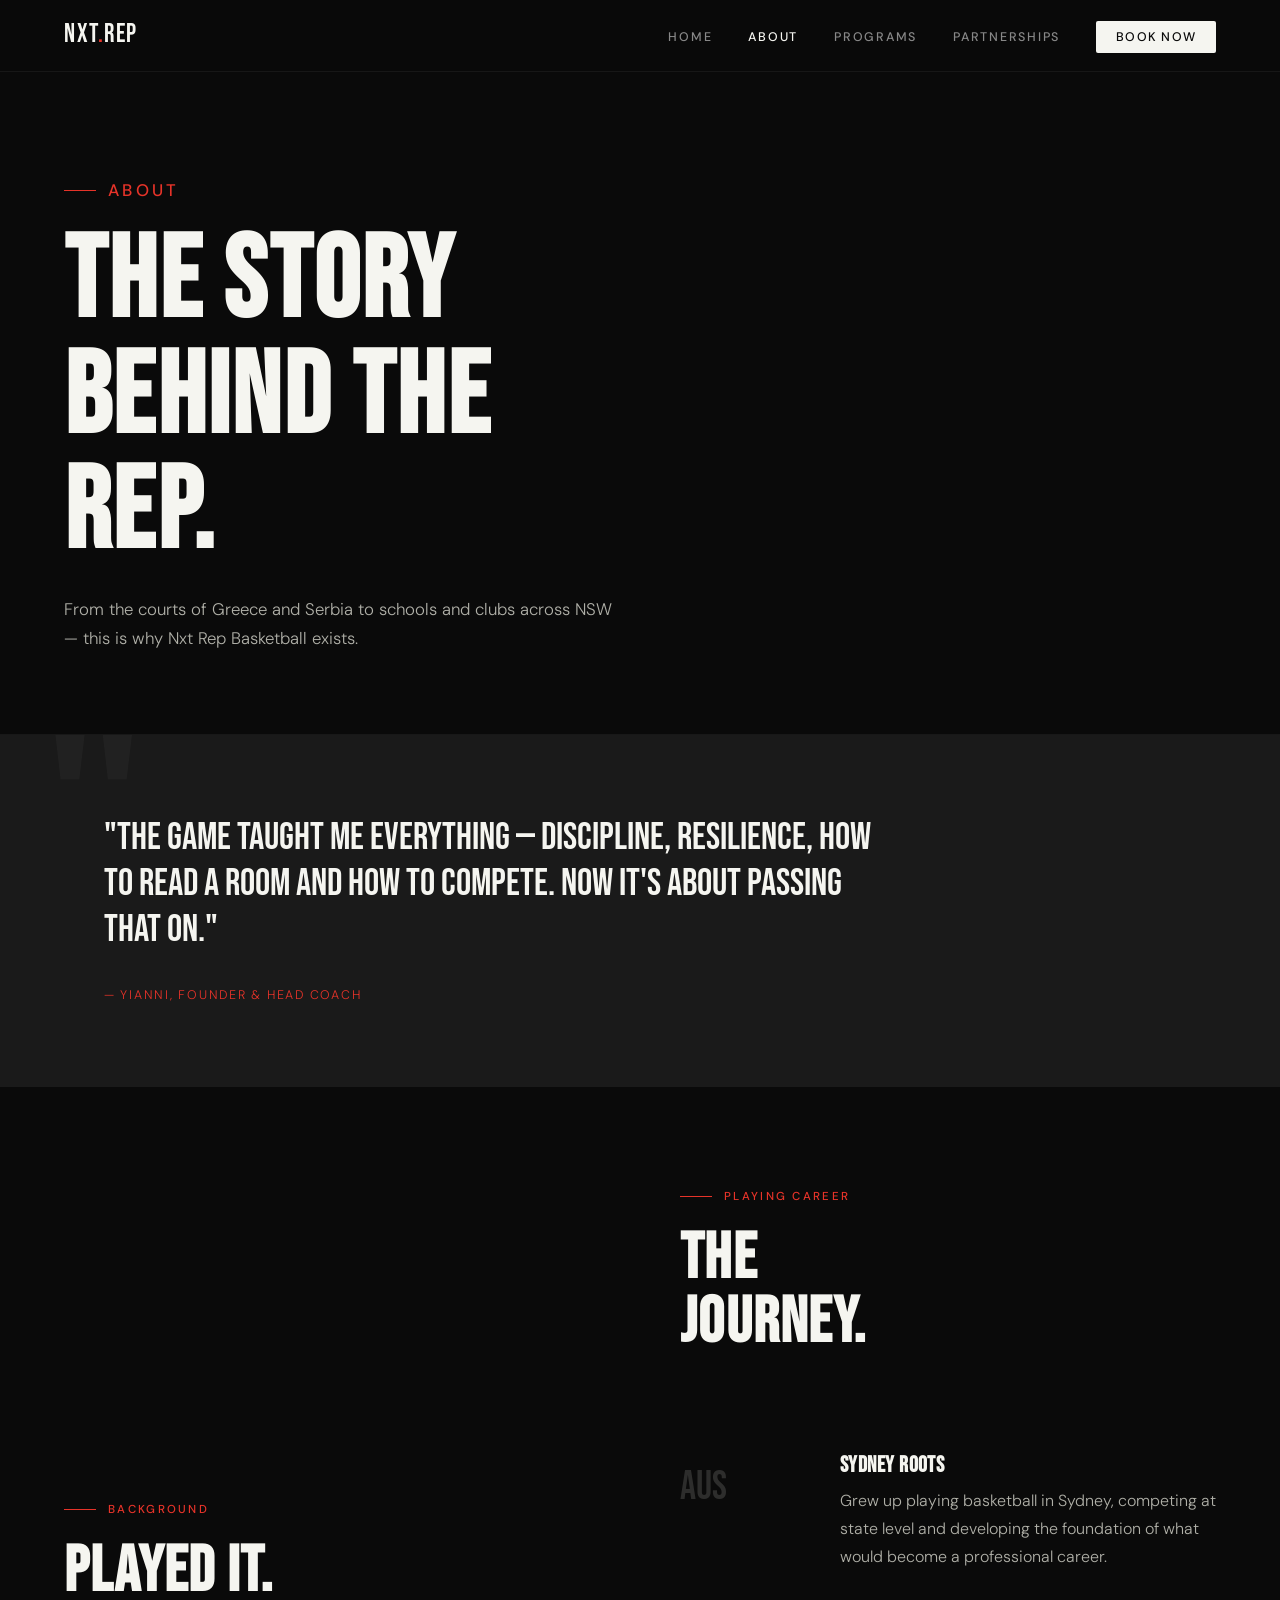
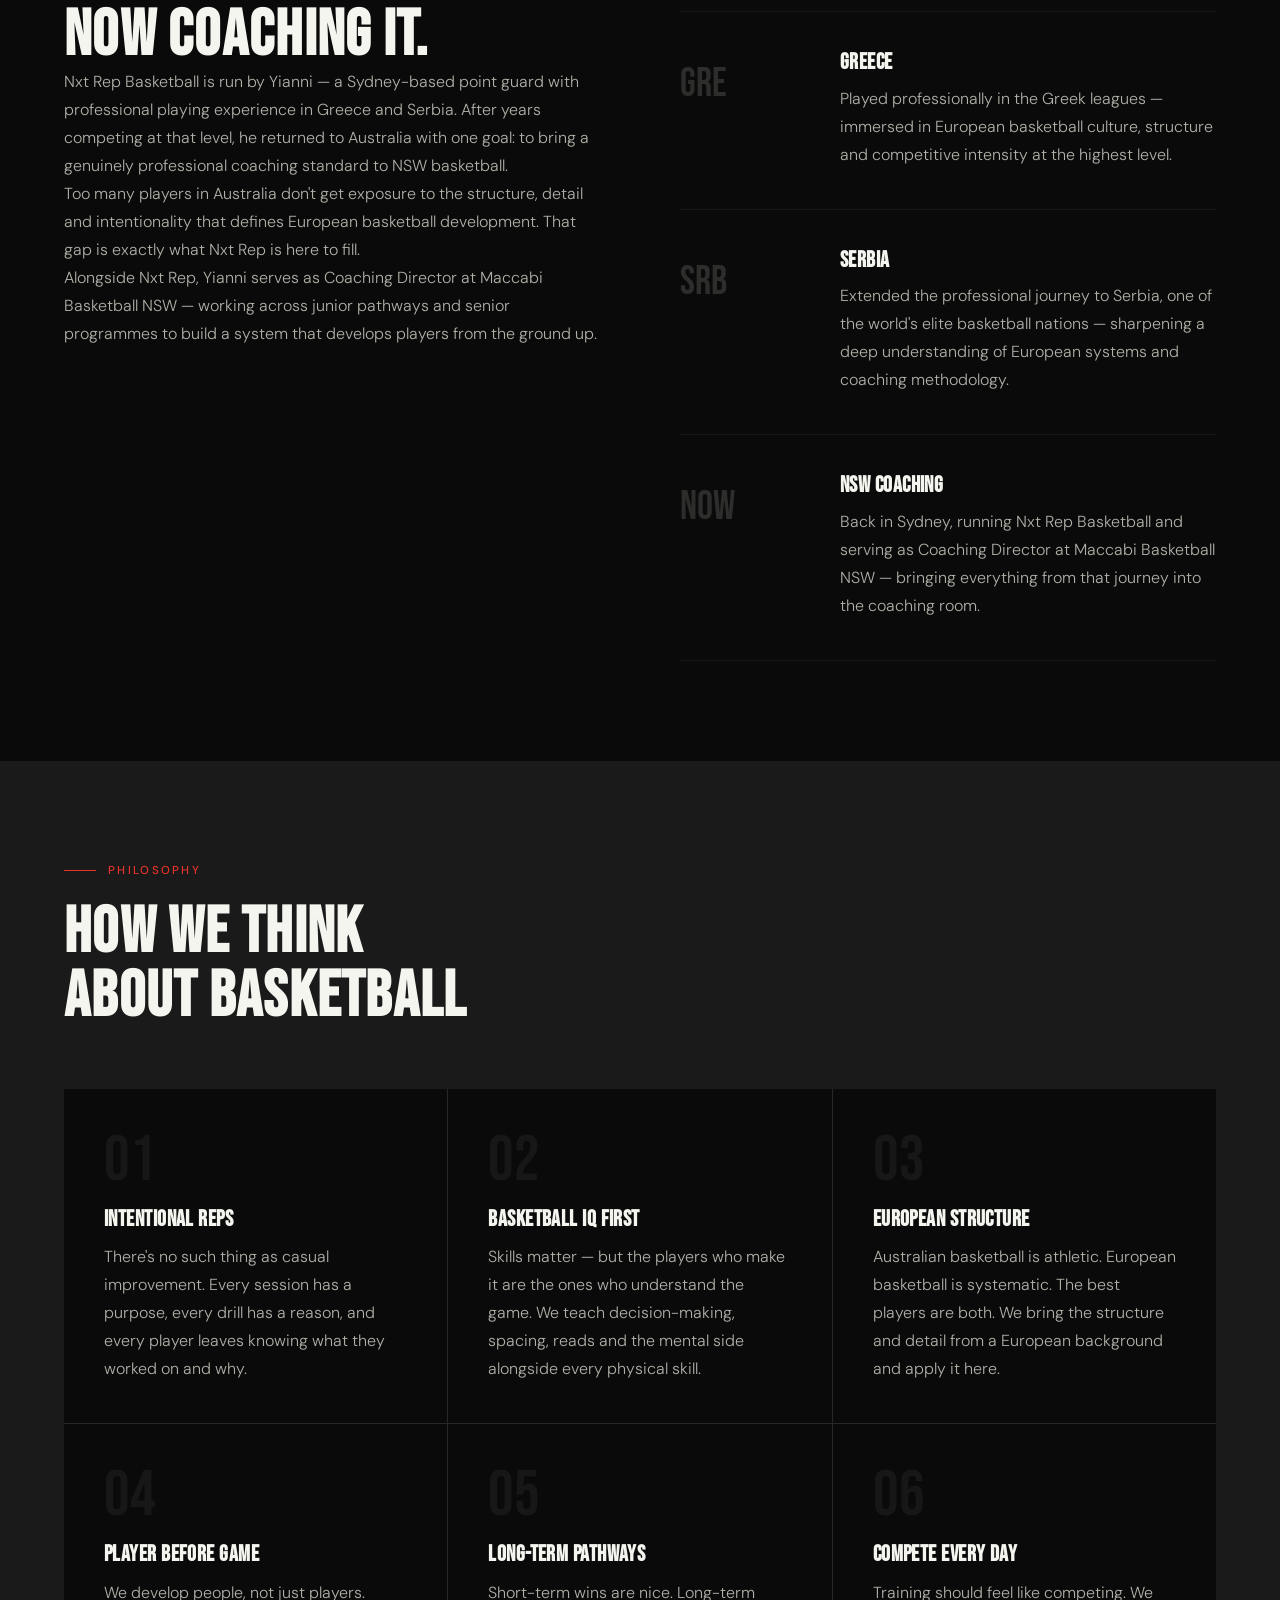
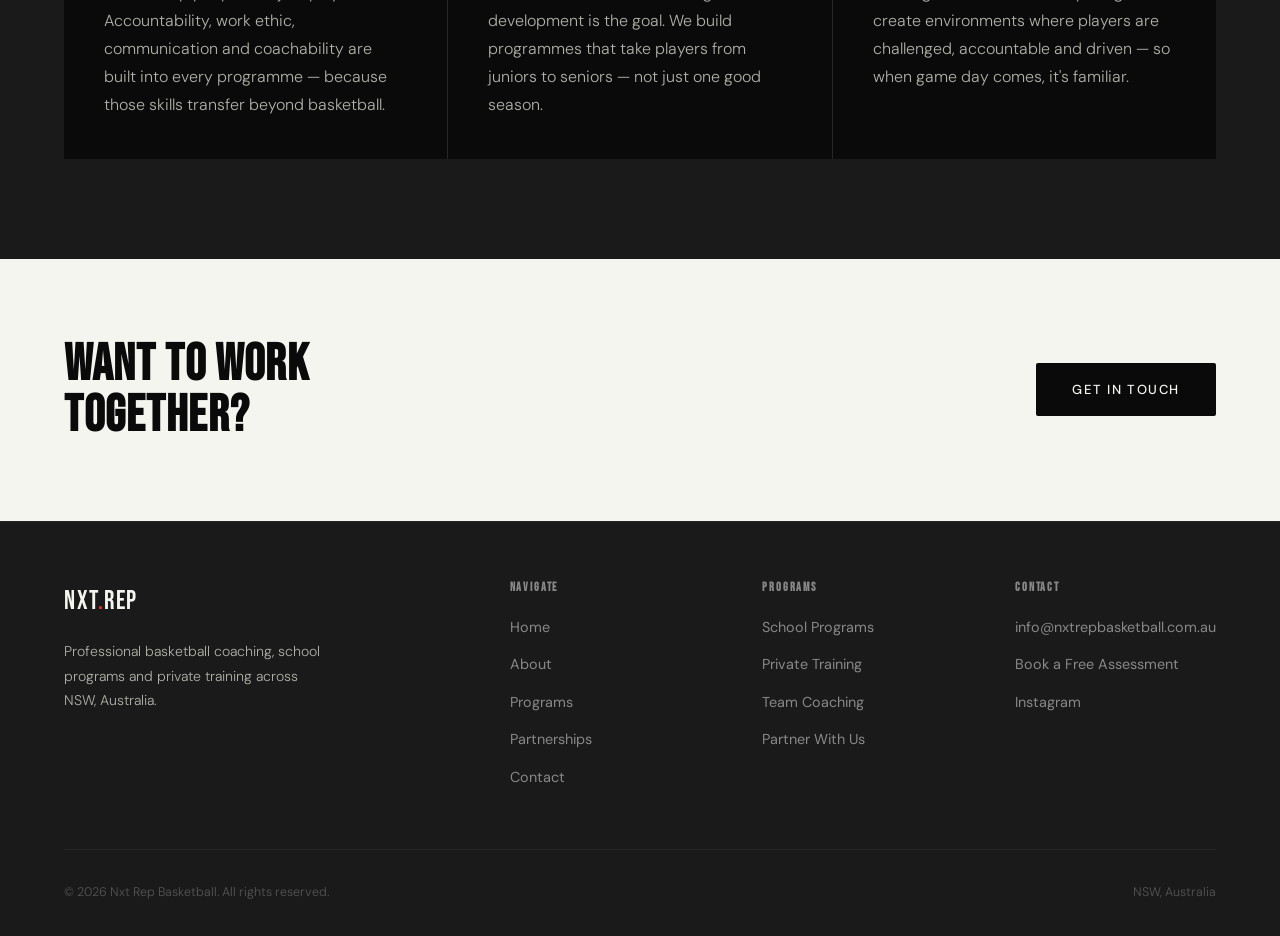
==== about.html @ c4bef32e "Add free assessment booking page and point Book Now buttons to it Co-Authored-By: Claude Opus 5.5 <n" ====
<!DOCTYPE html>
<html lang="en">
<head>
  <meta charset="UTF-8" />
  <meta name="viewport" content="width=device-width, initial-scale=1.0" />
  <meta name="description" content="About Nxt Rep Basketball — professional playing background, coaching philosophy and the story behind the brand." />
  <title>About | Nxt Rep Basketball</title>
  <link rel="stylesheet" href="style.css" />
</head>
<body>

<header>
  <div class="container nav-container">
    <a href="index.html" class="logo-text">NXT<span>.</span>REP</a>
    <nav>
      <ul>
        <li><a href="index.html">Home</a></li>
        <li><a href="about.html" class="active">About</a></li>
        <li><a href="programs.html">Programs</a></li>
        <li><a href="partnerships.html">Partnerships</a></li>
        <li><a href="assessment.html" class="nav-cta">Book Now</a></li>
      </ul>
    </nav>
    <button class="hamburger" id="hamburger" aria-label="Open menu">
      <span></span><span></span><span></span>
    </button>
  </div>
</header>

<div class="mobile-nav" id="mobileNav">
  <a href="index.html">Home</a>
  <a href="about.html">About</a>
  <a href="programs.html">Programs</a>
  <a href="partnerships.html">Partnerships</a>
  <a href="assessment.html">Book Now</a>
</div>

<main>
  <!-- PAGE HEADER -->
  <div class="page-header">
    <div class="container">
      <p class="section-tag">About</p>
      <h1>THE STORY<br>BEHIND THE<br>REP.</h1>
      <p>From the courts of Greece and Serbia to schools and clubs across NSW — this is why Nxt Rep Basketball exists.</p>
    </div>
  </div>

  <!-- QUOTE -->
  <div class="quote-block">
    <div class="container">
      <blockquote>"The game taught me everything — discipline, resilience, how to read a room and how to compete. Now it's about passing that on."</blockquote>
      <p class="quote-attribution">— Yianni, Founder &amp; Head Coach</p>
    </div>
  </div>

  <!-- BACKGROUND SECTION -->
  <section>
    <div class="container">
      <div class="about-split">
        <div>
          <p class="section-tag">Background</p>
          <h2>PLAYED IT.<br>NOW COACHING IT.</h2>
          <p>Nxt Rep Basketball is run by Yianni — a Sydney-based point guard with professional playing experience in Greece and Serbia. After years competing at that level, he returned to Australia with one goal: to bring a genuinely professional coaching standard to NSW basketball.</p>
          <p>Too many players in Australia don't get exposure to the structure, detail and intentionality that defines European basketball development. That gap is exactly what Nxt Rep is here to fill.</p>
          <p>Alongside Nxt Rep, Yianni serves as Coaching Director at Maccabi Basketball NSW — working across junior pathways and senior programmes to build a system that develops players from the ground up.</p>
        </div>
        <div>
          <p class="section-tag">Playing Career</p>
          <h2>THE<br>JOURNEY.</h2>
          <div class="timeline">
            <div class="timeline-item">
              <div class="timeline-year">AUS</div>
              <div>
                <h3>SYDNEY ROOTS</h3>
                <p>Grew up playing basketball in Sydney, competing at state level and developing the foundation of what would become a professional career.</p>
              </div>
            </div>
            <div class="timeline-item">
              <div class="timeline-year">GRE</div>
              <div>
                <h3>GREECE</h3>
                <p>Played professionally in the Greek leagues — immersed in European basketball culture, structure and competitive intensity at the highest level.</p>
              </div>
            </div>
            <div class="timeline-item">
              <div class="timeline-year">SRB</div>
              <div>
                <h3>SERBIA</h3>
                <p>Extended the professional journey to Serbia, one of the world's elite basketball nations — sharpening a deep understanding of European systems and coaching methodology.</p>
              </div>
            </div>
            <div class="timeline-item">
              <div class="timeline-year">NOW</div>
              <div>
                <h3>NSW COACHING</h3>
                <p>Back in Sydney, running Nxt Rep Basketball and serving as Coaching Director at Maccabi Basketball NSW — bringing everything from that journey into the coaching room.</p>
              </div>
            </div>
          </div>
        </div>
      </div>
    </div>
  </section>

  <!-- PHILOSOPHY -->
  <section style="background:var(--grey);">
    <div class="container">
      <p class="section-tag">Philosophy</p>
      <h2>HOW WE THINK<br>ABOUT BASKETBALL</h2>
      <div class="philosophy-grid">
        <div class="philosophy-item">
          <div class="philosophy-num">01</div>
          <h3>INTENTIONAL REPS</h3>
          <p>There's no such thing as casual improvement. Every session has a purpose, every drill has a reason, and every player leaves knowing what they worked on and why.</p>
        </div>
        <div class="philosophy-item">
          <div class="philosophy-num">02</div>
          <h3>BASKETBALL IQ FIRST</h3>
          <p>Skills matter — but the players who make it are the ones who understand the game. We teach decision-making, spacing, reads and the mental side alongside every physical skill.</p>
        </div>
        <div class="philosophy-item">
          <div class="philosophy-num">03</div>
          <h3>EUROPEAN STRUCTURE</h3>
          <p>Australian basketball is athletic. European basketball is systematic. The best players are both. We bring the structure and detail from a European background and apply it here.</p>
        </div>
        <div class="philosophy-item">
          <div class="philosophy-num">04</div>
          <h3>PLAYER BEFORE GAME</h3>
          <p>We develop people, not just players. Accountability, work ethic, communication and coachability are built into every programme — because those skills transfer beyond basketball.</p>
        </div>
        <div class="philosophy-item">
          <div class="philosophy-num">05</div>
          <h3>LONG-TERM PATHWAYS</h3>
          <p>Short-term wins are nice. Long-term development is the goal. We build programmes that take players from juniors to seniors — not just one good season.</p>
        </div>
        <div class="philosophy-item">
          <div class="philosophy-num">06</div>
          <h3>COMPETE EVERY DAY</h3>
          <p>Training should feel like competing. We create environments where players are challenged, accountable and driven — so when game day comes, it's familiar.</p>
        </div>
      </div>
    </div>
  </section>

  <!-- CTA -->
  <div class="cta-banner">
    <div class="container">
      <h2 style="color:var(--black);">WANT TO WORK<br>TOGETHER?</h2>
      <a href="contact.html" class="btn-black">Get in Touch</a>
    </div>
  </div>
</main>

<footer>
  <div class="container">
    <div class="footer-grid">
      <div class="footer-brand">
        <span class="logo-text">NXT<span style="color:var(--red)">.</span>REP</span>
        <p>Professional basketball coaching, school programs and private training across NSW, Australia.</p>
      </div>
      <div class="footer-col">
        <h4>Navigate</h4>
        <ul>
          <li><a href="index.html">Home</a></li>
          <li><a href="about.html">About</a></li>
          <li><a href="programs.html">Programs</a></li>
          <li><a href="partnerships.html">Partnerships</a></li>
          <li><a href="contact.html">Contact</a></li>
        </ul>
      </div>
      <div class="footer-col">
        <h4>Programs</h4>
        <ul>
          <li><a href="programs.html">School Programs</a></li>
          <li><a href="programs.html">Private Training</a></li>
          <li><a href="programs.html">Team Coaching</a></li>
          <li><a href="partnerships.html">Partner With Us</a></li>
        </ul>
      </div>
      <div class="footer-col">
        <h4>Contact</h4>
        <ul>
          <li><a href="mailto:info@nxtrepbasketball.com.au">info@nxtrepbasketball.com.au</a></li>
          <li><a href="assessment.html">Book a Free Assessment</a></li>
          <li><a href="#">Instagram</a></li>
        </ul>
      </div>
    </div>
    <div class="footer-bottom">
      <p>&copy; 2026 Nxt Rep Basketball. All rights reserved.</p>
      <p>NSW, Australia</p>
    </div>
  </div>
</footer>

<script>
  const hamburger = document.getElementById('hamburger');
  const mobileNav = document.getElementById('mobileNav');
  hamburger.addEventListener('click', () => mobileNav.classList.toggle('open'));
  mobileNav.querySelectorAll('a').forEach(a => a.addEventListener('click', () => mobileNav.classList.remove('open')));
</script>
</body>
</html>
---- style.css ----
@import url('https://fonts.googleapis.com/css2?family=Bebas+Neue&family=DM+Sans:ital,opsz,wght@0,9..40,300;0,9..40,400;0,9..40,500;1,9..40,300&display=swap');

:root {
  --black: #0a0a0a;
  --white: #f5f5f0;
  --grey: #1a1a1a;
  --mid-grey: #2e2e2e;
  --light-grey: #888;
  --accent: #f5f5f0;
  --red: #e63329;
  --font-display: 'Bebas Neue', sans-serif;
  --font-body: 'DM Sans', sans-serif;
  --max-w: 1200px;
  --nav-h: 72px;
}

*, *::before, *::after { box-sizing: border-box; margin: 0; padding: 0; }

html { scroll-behavior: smooth; }

body {
  background: var(--black);
  color: var(--white);
  font-family: var(--font-body);
  font-size: 16px;
  line-height: 1.6;
  overflow-x: hidden;
}

/* ─── TYPOGRAPHY ─── */
h1, h2, h3, h4 { font-family: var(--font-display); letter-spacing: 0.02em; line-height: 1; }
h1 { font-size: clamp(3.5rem, 9vw, 8rem); }
h2 { font-size: clamp(2.2rem, 5vw, 4.5rem); }
h3 { font-size: clamp(1.4rem, 2.5vw, 2rem); }
p { font-weight: 300; line-height: 1.75; color: #b0b0a8; }
a { color: inherit; text-decoration: none; }

/* ─── CONTAINER ─── */
.container { max-width: var(--max-w); margin: 0 auto; padding: 0 24px; }

/* ─── NAV ─── */
header {
  position: fixed; top: 0; left: 0; right: 0;
  height: var(--nav-h);
  background: rgba(10,10,10,0.92);
  backdrop-filter: blur(12px);
  border-bottom: 1px solid rgba(245,245,240,0.06);
  z-index: 100;
}
.nav-container {
  height: 100%;
  display: flex;
  align-items: center;
  justify-content: space-between;
}
.logo-text {
  font-family: var(--font-display);
  font-size: 1.6rem;
  letter-spacing: 0.06em;
  color: var(--white);
}
.logo-text span { color: var(--red); }
nav ul { list-style: none; display: flex; gap: 36px; }
nav ul li a {
  font-size: 0.78rem;
  font-weight: 500;
  letter-spacing: 0.14em;
  text-transform: uppercase;
  color: #888;
  transition: color 0.2s;
}
nav ul li a:hover, nav ul li a.active { color: var(--white); }
.nav-cta {
  background: var(--white);
  color: var(--black) !important;
  padding: 8px 20px;
  border-radius: 2px;
  font-weight: 500 !important;
  letter-spacing: 0.1em;
  transition: background 0.2s, color 0.2s !important;
}
.nav-cta:hover { background: var(--red) !important; color: var(--white) !important; }

/* Hamburger */
.hamburger { display: none; background: none; border: none; cursor: pointer; padding: 4px; }
.hamburger span {
  display: block; width: 24px; height: 1.5px;
  background: var(--white); margin: 5px 0;
  transition: all 0.3s;
}
.mobile-nav {
  display: none; position: fixed; inset: 0;
  background: var(--black); z-index: 99;
  flex-direction: column; align-items: center; justify-content: center; gap: 40px;
}
.mobile-nav a {
  font-family: var(--font-display);
  font-size: 3rem;
  letter-spacing: 0.06em;
  color: var(--white);
  transition: color 0.2s;
}
.mobile-nav a:hover { color: var(--red); }
.mobile-nav.open { display: flex; }

/* ─── HERO ─── */
.hero {
  min-height: 100vh;
  padding-top: var(--nav-h);
  display: grid;
  grid-template-columns: 1fr 1fr;
  align-items: center;
  position: relative;
  overflow: hidden;
}
.hero-bg {
  position: absolute; inset: 0;
  background: radial-gradient(ellipse 60% 80% at 70% 50%, rgba(230,51,41,0.06) 0%, transparent 70%);
  pointer-events: none;
}
.hero-grid-overlay {
  position: absolute; inset: 0;
  background-image: linear-gradient(rgba(245,245,240,0.02) 1px, transparent 1px),
                    linear-gradient(90deg, rgba(245,245,240,0.02) 1px, transparent 1px);
  background-size: 60px 60px;
  pointer-events: none;
}
.hero-text { padding: 80px 60px 80px 0; }
.hero-eyebrow {
  font-size: 0.72rem;
  letter-spacing: 0.2em;
  text-transform: uppercase;
  color: var(--red);
  font-weight: 500;
  margin-bottom: 20px;
  display: flex;
  align-items: center;
  gap: 12px;
}
.hero-eyebrow::before {
  content: '';
  display: inline-block;
  width: 40px; height: 1px;
  background: var(--red);
}
.hero h1 { margin-bottom: 28px; }
.hero h1 em { font-style: normal; color: var(--red); }
.hero-sub {
  font-size: 1.05rem;
  max-width: 420px;
  margin-bottom: 48px;
  color: #888;
}
.hero-actions { display: flex; gap: 16px; flex-wrap: wrap; }
.btn-primary {
  background: var(--white);
  color: var(--black);
  padding: 14px 32px;
  font-weight: 500;
  font-size: 0.82rem;
  letter-spacing: 0.12em;
  text-transform: uppercase;
  border-radius: 2px;
  transition: background 0.2s, color 0.2s;
  display: inline-block;
}
.btn-primary:hover { background: var(--red); color: var(--white); }
.btn-outline {
  border: 1px solid rgba(245,245,240,0.2);
  color: var(--white);
  padding: 14px 32px;
  font-weight: 400;
  font-size: 0.82rem;
  letter-spacing: 0.12em;
  text-transform: uppercase;
  border-radius: 2px;
  transition: border-color 0.2s, background 0.2s;
  display: inline-block;
}
.btn-outline:hover { border-color: var(--white); background: rgba(245,245,240,0.06); }

/* Hero ball SVG side */
.hero-visual {
  display: flex;
  align-items: center;
  justify-content: center;
  padding: 60px;
  position: relative;
}
.hero-ball-wrap {
  position: relative;
  width: 420px;
  max-width: 100%;
}
.hero-ball-wrap svg { width: 100%; height: auto; }

/* ─── STATS BAR ─── */
.stats-bar {
  border-top: 1px solid rgba(245,245,240,0.06);
  border-bottom: 1px solid rgba(245,245,240,0.06);
  padding: 40px 0;
}
.stats-grid {
  display: grid;
  grid-template-columns: repeat(4, 1fr);
  gap: 0;
}
.stat {
  padding: 0 40px;
  border-right: 1px solid rgba(245,245,240,0.06);
}
.stat:last-child { border-right: none; }
.stat-num {
  font-family: var(--font-display);
  font-size: 3.5rem;
  line-height: 1;
  color: var(--white);
  margin-bottom: 4px;
}
.stat-num span { color: var(--red); }
.stat-label {
  font-size: 0.75rem;
  letter-spacing: 0.12em;
  text-transform: uppercase;
  color: var(--light-grey);
}

/* ─── SECTIONS ─── */
section { padding: 100px 0; }
.section-tag {
  font-size: 0.72rem;
  letter-spacing: 0.2em;
  text-transform: uppercase;
  color: var(--red);
  font-weight: 500;
  display: flex;
  align-items: center;
  gap: 12px;
  margin-bottom: 20px;
}
.section-tag::before {
  content: '';
  display: inline-block;
  width: 32px; height: 1px;
  background: var(--red);
}

/* ─── SERVICES ─── */
.services-grid {
  display: grid;
  grid-template-columns: repeat(3, 1fr);
  gap: 1px;
  background: rgba(245,245,240,0.06);
  margin-top: 60px;
}
.service-card {
  background: var(--black);
  padding: 48px 40px;
  position: relative;
  overflow: hidden;
  transition: background 0.3s;
}
.service-card:hover { background: var(--grey); }
.service-num {
  font-family: var(--font-display);
  font-size: 5rem;
  color: rgba(245,245,240,0.04);
  position: absolute;
  top: 20px; right: 28px;
  line-height: 1;
  transition: color 0.3s;
}
.service-card:hover .service-num { color: rgba(230,51,41,0.1); }
.service-icon {
  width: 48px; height: 48px;
  border: 1px solid rgba(245,245,240,0.12);
  border-radius: 4px;
  display: flex; align-items: center; justify-content: center;
  margin-bottom: 28px;
}
.service-card h3 { margin-bottom: 16px; font-size: 1.6rem; }
.service-card p { font-size: 0.92rem; }
.service-link {
  display: inline-flex;
  align-items: center;
  gap: 8px;
  margin-top: 28px;
  font-size: 0.78rem;
  letter-spacing: 0.1em;
  text-transform: uppercase;
  color: var(--white);
  transition: gap 0.2s;
}
.service-link:hover { gap: 14px; color: var(--red); }

/* ─── ABOUT SPLIT ─── */
.about-split {
  display: grid;
  grid-template-columns: 1fr 1fr;
  gap: 80px;
  align-items: center;
}
.about-text h2 { margin-bottom: 28px; }
.about-text p { margin-bottom: 20px; }
.about-visual {
  position: relative;
  aspect-ratio: 4/5;
}
.about-bg-rect {
  position: absolute;
  inset: 20px 0 0 20px;
  border: 1px solid rgba(245,245,240,0.08);
  border-radius: 2px;
}
.about-main-rect {
  position: absolute;
  inset: 0 20px 20px 0;
  background: var(--grey);
  border-radius: 2px;
  display: flex;
  flex-direction: column;
  align-items: center;
  justify-content: center;
  overflow: hidden;
}
.about-ball-svg { width: 60%; opacity: 0.85; }
.about-tag-box {
  position: absolute;
  bottom: -10px; left: -10px;
  background: var(--red);
  padding: 20px 28px;
}
.about-tag-box p {
  font-family: var(--font-display);
  font-size: 1.1rem;
  color: var(--white);
  letter-spacing: 0.04em;
}

/* ─── WHY US ─── */
.why-grid {
  display: grid;
  grid-template-columns: repeat(2, 1fr);
  gap: 1px;
  background: rgba(245,245,240,0.06);
  margin-top: 60px;
}
.why-item {
  background: var(--black);
  padding: 40px;
  display: flex;
  gap: 24px;
  transition: background 0.2s;
}
.why-item:hover { background: var(--grey); }
.why-check {
  width: 28px; height: 28px; flex-shrink: 0;
  border: 1px solid var(--red);
  border-radius: 50%;
  display: flex; align-items: center; justify-content: center;
  margin-top: 2px;
}
.why-check svg { width: 12px; height: 12px; stroke: var(--red); }
.why-item h3 { font-size: 1.2rem; margin-bottom: 8px; }
.why-item p { font-size: 0.88rem; }

/* ─── PARTNERSHIPS ─── */
.partner-intro {
  display: grid;
  grid-template-columns: 1fr 1fr;
  gap: 80px;
  align-items: start;
  margin-bottom: 80px;
}
.partner-steps { margin-top: 60px; }
.step {
  display: flex;
  gap: 32px;
  padding: 32px 0;
  border-bottom: 1px solid rgba(245,245,240,0.06);
}
.step:first-child { border-top: 1px solid rgba(245,245,240,0.06); }
.step-num {
  font-family: var(--font-display);
  font-size: 3rem;
  color: rgba(245,245,240,0.1);
  line-height: 1;
  flex-shrink: 0;
  width: 60px;
}
.step h3 { font-size: 1.4rem; margin-bottom: 8px; }
.step p { font-size: 0.9rem; }

/* ─── CONTACT ─── */
.contact-grid {
  display: grid;
  grid-template-columns: 1fr 1fr;
  gap: 80px;
  align-items: start;
}
.contact-form { display: flex; flex-direction: column; gap: 20px; }
.form-group { display: flex; flex-direction: column; gap: 8px; }
.form-group label {
  font-size: 0.72rem;
  letter-spacing: 0.14em;
  text-transform: uppercase;
  color: var(--light-grey);
}
.form-group input,
.form-group select,
.form-group textarea {
  background: var(--grey);
  border: 1px solid rgba(245,245,240,0.08);
  color: var(--white);
  padding: 14px 18px;
  font-family: var(--font-body);
  font-size: 0.95rem;
  border-radius: 2px;
  outline: none;
  transition: border-color 0.2s;
  appearance: none;
  -webkit-appearance: none;
}
.form-group input:focus,
.form-group select:focus,
.form-group textarea:focus { border-color: rgba(245,245,240,0.3); }
.form-group textarea { resize: vertical; min-height: 140px; }
.form-group select { background-image: url("data:image/svg+xml,%3Csvg xmlns='http://www.w3.org/2000/svg' width='12' height='8' viewBox='0 0 12 8'%3E%3Cpath d='M1 1l5 5 5-5' stroke='%23888' stroke-width='1.5' fill='none'/%3E%3C/svg%3E"); background-repeat: no-repeat; background-position: right 16px center; padding-right: 40px; }
.contact-info { padding-top: 8px; }
.contact-info h3 { font-size: 1.8rem; margin-bottom: 20px; }
.contact-info p { margin-bottom: 40px; }
.contact-detail {
  display: flex;
  gap: 16px;
  align-items: flex-start;
  margin-bottom: 24px;
}
.contact-detail-icon {
  width: 40px; height: 40px; flex-shrink: 0;
  border: 1px solid rgba(245,245,240,0.1);
  border-radius: 2px;
  display: flex; align-items: center; justify-content: center;
}
.contact-detail-text { font-size: 0.9rem; color: #888; }
.contact-detail-text strong { color: var(--white); display: block; font-size: 0.78rem; letter-spacing: 0.1em; text-transform: uppercase; margin-bottom: 2px; font-weight: 400; }

/* ─── CTA BANNER ─── */
.cta-banner {
  background: var(--white);
  padding: 80px 0;
}
.cta-banner .container {
  display: flex;
  align-items: center;
  justify-content: space-between;
  gap: 40px;
  flex-wrap: wrap;
}
.cta-banner h2 {
  color: var(--black);
  font-size: clamp(2rem, 4vw, 3.5rem);
}
.btn-black {
  background: var(--black);
  color: var(--white);
  padding: 16px 36px;
  font-weight: 500;
  font-size: 0.82rem;
  letter-spacing: 0.12em;
  text-transform: uppercase;
  border-radius: 2px;
  transition: background 0.2s;
  display: inline-block;
  white-space: nowrap;
}
.btn-black:hover { background: var(--red); }

/* ─── FOOTER ─── */
footer {
  background: var(--grey);
  border-top: 1px solid rgba(245,245,240,0.06);
  padding: 60px 0 32px;
}
.footer-grid {
  display: grid;
  grid-template-columns: 2fr 1fr 1fr 1fr;
  gap: 60px;
  padding-bottom: 48px;
  border-bottom: 1px solid rgba(245,245,240,0.06);
  margin-bottom: 32px;
}
.footer-brand p { font-size: 0.88rem; margin-top: 16px; max-width: 260px; }
.footer-col h4 {
  font-size: 0.72rem;
  letter-spacing: 0.16em;
  text-transform: uppercase;
  color: var(--light-grey);
  margin-bottom: 20px;
}
.footer-col ul { list-style: none; }
.footer-col ul li { margin-bottom: 12px; }
.footer-col ul li a { font-size: 0.9rem; color: #888; transition: color 0.2s; }
.footer-col ul li a:hover { color: var(--white); }
.footer-bottom {
  display: flex;
  justify-content: space-between;
  align-items: center;
  flex-wrap: wrap;
  gap: 12px;
}
.footer-bottom p { font-size: 0.78rem; color: #555; }

/* ─── PAGE HEADERS ─── */
.page-header {
  padding: calc(var(--nav-h) + 80px) 0 80px;
  border-bottom: 1px solid rgba(245,245,240,0.06);
}
.page-header .section-tag { margin-bottom: 20px; }
.page-header h1 { max-width: 800px; }
.page-header p { max-width: 560px; margin-top: 24px; font-size: 1.05rem; }

/* ─── PROGRAM CARDS ─── */
.programs-grid {
  display: grid;
  grid-template-columns: repeat(3, 1fr);
  gap: 1px;
  background: rgba(245,245,240,0.06);
  margin-top: 60px;
}
.program-card {
  background: var(--black);
  padding: 48px 36px;
  position: relative;
  overflow: hidden;
  transition: background 0.3s;
}
.program-card.featured { background: var(--grey); }
.program-card:hover { background: var(--mid-grey); }
.program-card-tag {
  font-size: 0.7rem;
  letter-spacing: 0.16em;
  text-transform: uppercase;
  color: var(--red);
  margin-bottom: 20px;
}
.program-card h3 { font-size: 1.8rem; margin-bottom: 16px; }
.program-card p { font-size: 0.9rem; margin-bottom: 28px; }
.program-details { list-style: none; }
.program-details li {
  font-size: 0.85rem;
  color: #888;
  padding: 8px 0;
  border-bottom: 1px solid rgba(245,245,240,0.05);
  display: flex;
  gap: 10px;
}
.program-details li::before { content: '—'; color: var(--red); flex-shrink: 0; }

/* ─── ABOUT PAGE ─── */
.timeline { margin-top: 60px; }
.timeline-item {
  display: grid;
  grid-template-columns: 120px 1fr;
  gap: 40px;
  padding: 40px 0;
  border-bottom: 1px solid rgba(245,245,240,0.06);
}
.timeline-year {
  font-family: var(--font-display);
  font-size: 2.5rem;
  color: rgba(245,245,240,0.15);
}
.timeline-item h3 { font-size: 1.4rem; margin-bottom: 10px; }

/* ─── PHILOSOPHY GRID ─── */
.philosophy-grid {
  display: grid;
  grid-template-columns: repeat(3, 1fr);
  gap: 1px;
  background: rgba(245,245,240,0.06);
  margin-top: 60px;
}
.philosophy-item {
  background: var(--black);
  padding: 40px;
  transition: background 0.2s;
}
.philosophy-item:hover { background: var(--grey); }
.philosophy-num {
  font-family: var(--font-display);
  font-size: 4rem;
  color: rgba(245,245,240,0.06);
  margin-bottom: 16px;
  line-height: 1;
}
.philosophy-item h3 { font-size: 1.4rem; margin-bottom: 12px; }

/* ─── QUOTE BLOCK ─── */
.quote-block {
  background: var(--grey);
  padding: 80px;
  position: relative;
  overflow: hidden;
}
.quote-block::before {
  content: '"';
  font-family: var(--font-display);
  font-size: 20rem;
  color: rgba(245,245,240,0.03);
  position: absolute;
  top: -60px; left: 40px;
  line-height: 1;
  pointer-events: none;
}
.quote-block blockquote {
  font-family: var(--font-display);
  font-size: clamp(1.6rem, 3vw, 2.6rem);
  line-height: 1.2;
  max-width: 800px;
  color: var(--white);
  position: relative;
}
.quote-attribution {
  margin-top: 32px;
  font-size: 0.78rem;
  letter-spacing: 0.14em;
  text-transform: uppercase;
  color: var(--red);
  position: relative;
}

/* ─── UTILITY ─── */
.divider { height: 1px; background: rgba(245,245,240,0.06); }
.text-red { color: var(--red); }
.mt-60 { margin-top: 60px; }

/* ─── RESPONSIVE ─── */
@media (max-width: 1024px) {
  .hero { grid-template-columns: 1fr; min-height: auto; padding: calc(var(--nav-h) + 60px) 0 80px; }
  .hero-visual { display: none; }
  .hero-text { padding: 0; max-width: 600px; }
  .about-split { grid-template-columns: 1fr; }
  .about-visual { display: none; }
  .contact-grid { grid-template-columns: 1fr; }
  .partner-intro { grid-template-columns: 1fr; gap: 40px; }
  .services-grid { grid-template-columns: 1fr; }
  .programs-grid { grid-template-columns: 1fr; }
  .stats-grid { grid-template-columns: repeat(2, 1fr); }
  .stat { padding: 24px; }
  .stat:nth-child(2) { border-right: none; }
  .footer-grid { grid-template-columns: 1fr 1fr; }
  .philosophy-grid { grid-template-columns: 1fr; }
  .why-grid { grid-template-columns: 1fr; }
}

@media (max-width: 768px) {
  h1 { font-size: 3rem; }
  h2 { font-size: 2rem; }
  nav ul { display: none; }
  .hamburger { display: block; }
  .nav-cta-desktop { display: none; }
  .stats-grid { grid-template-columns: 1fr 1fr; }
  .cta-banner .container { flex-direction: column; text-align: center; }
  .footer-grid { grid-template-columns: 1fr; }
  .quote-block { padding: 48px 32px; }
  .timeline-item { grid-template-columns: 80px 1fr; gap: 20px; }
}
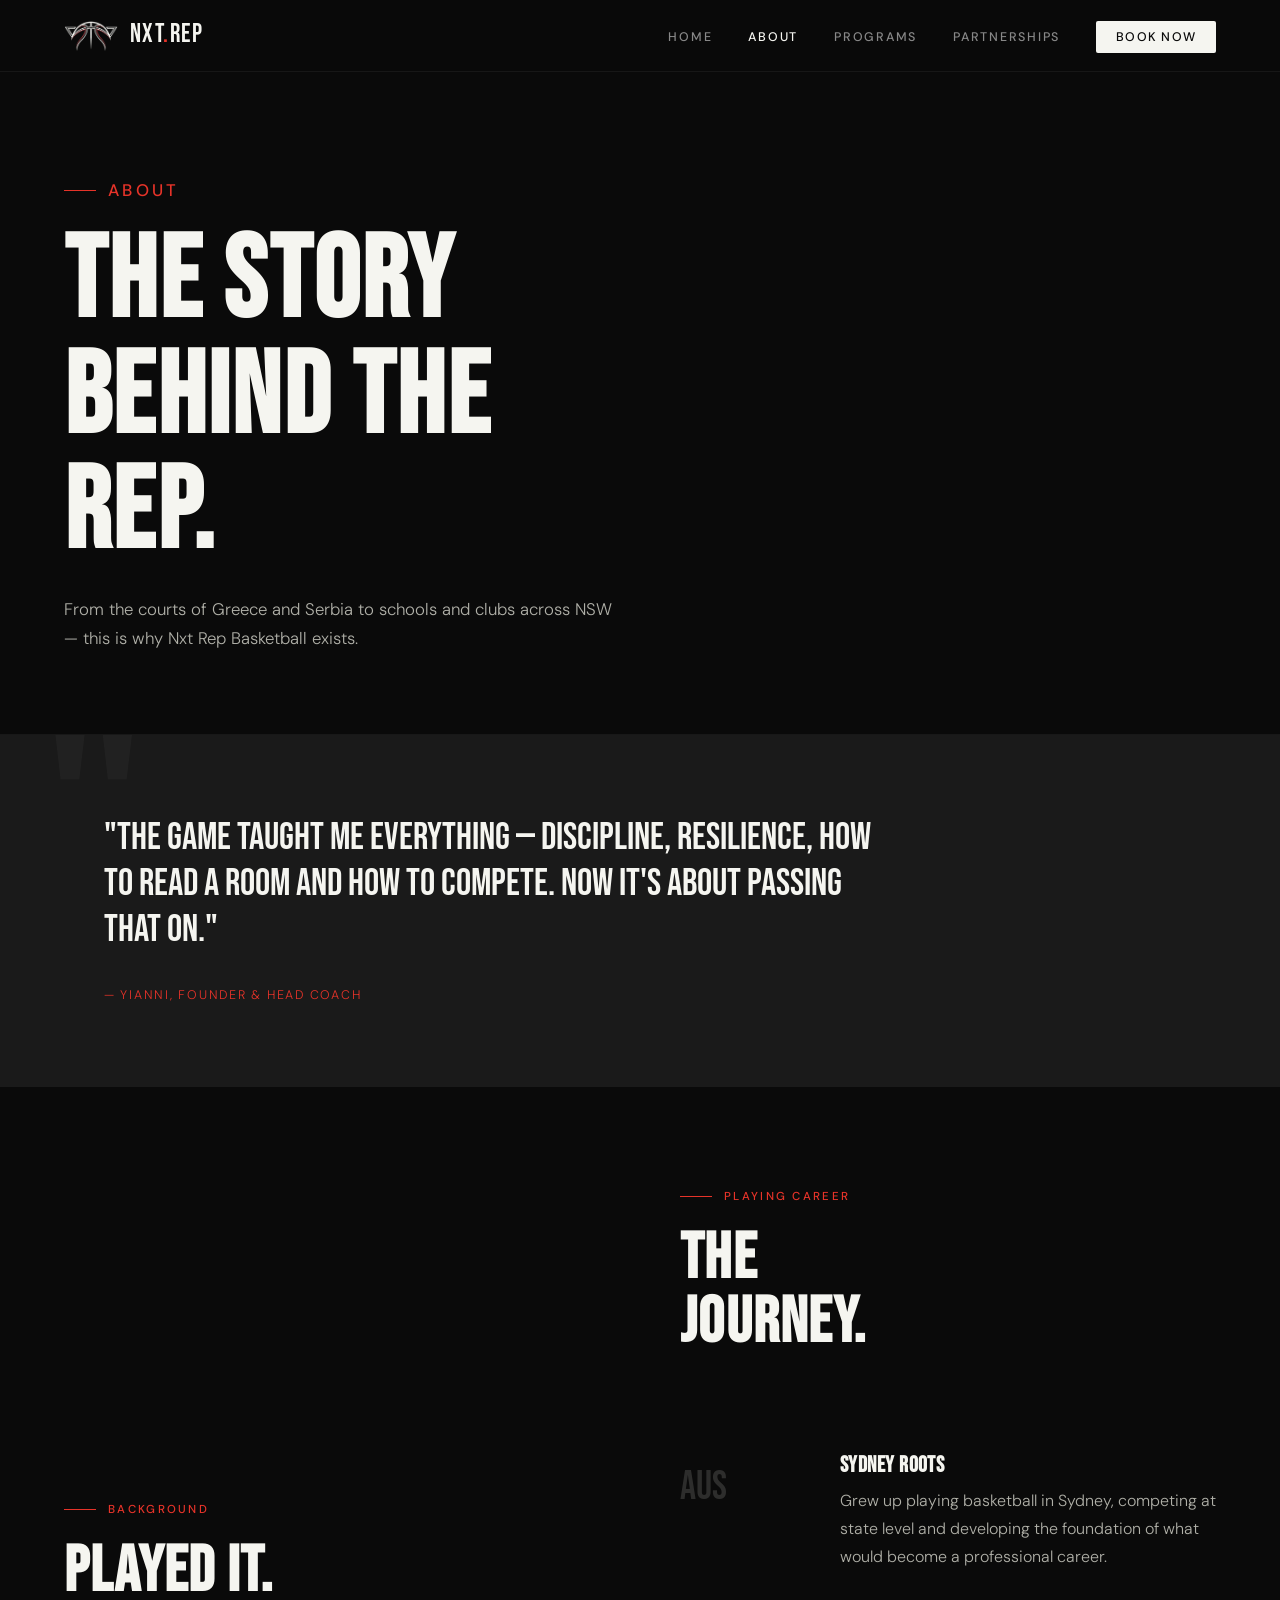
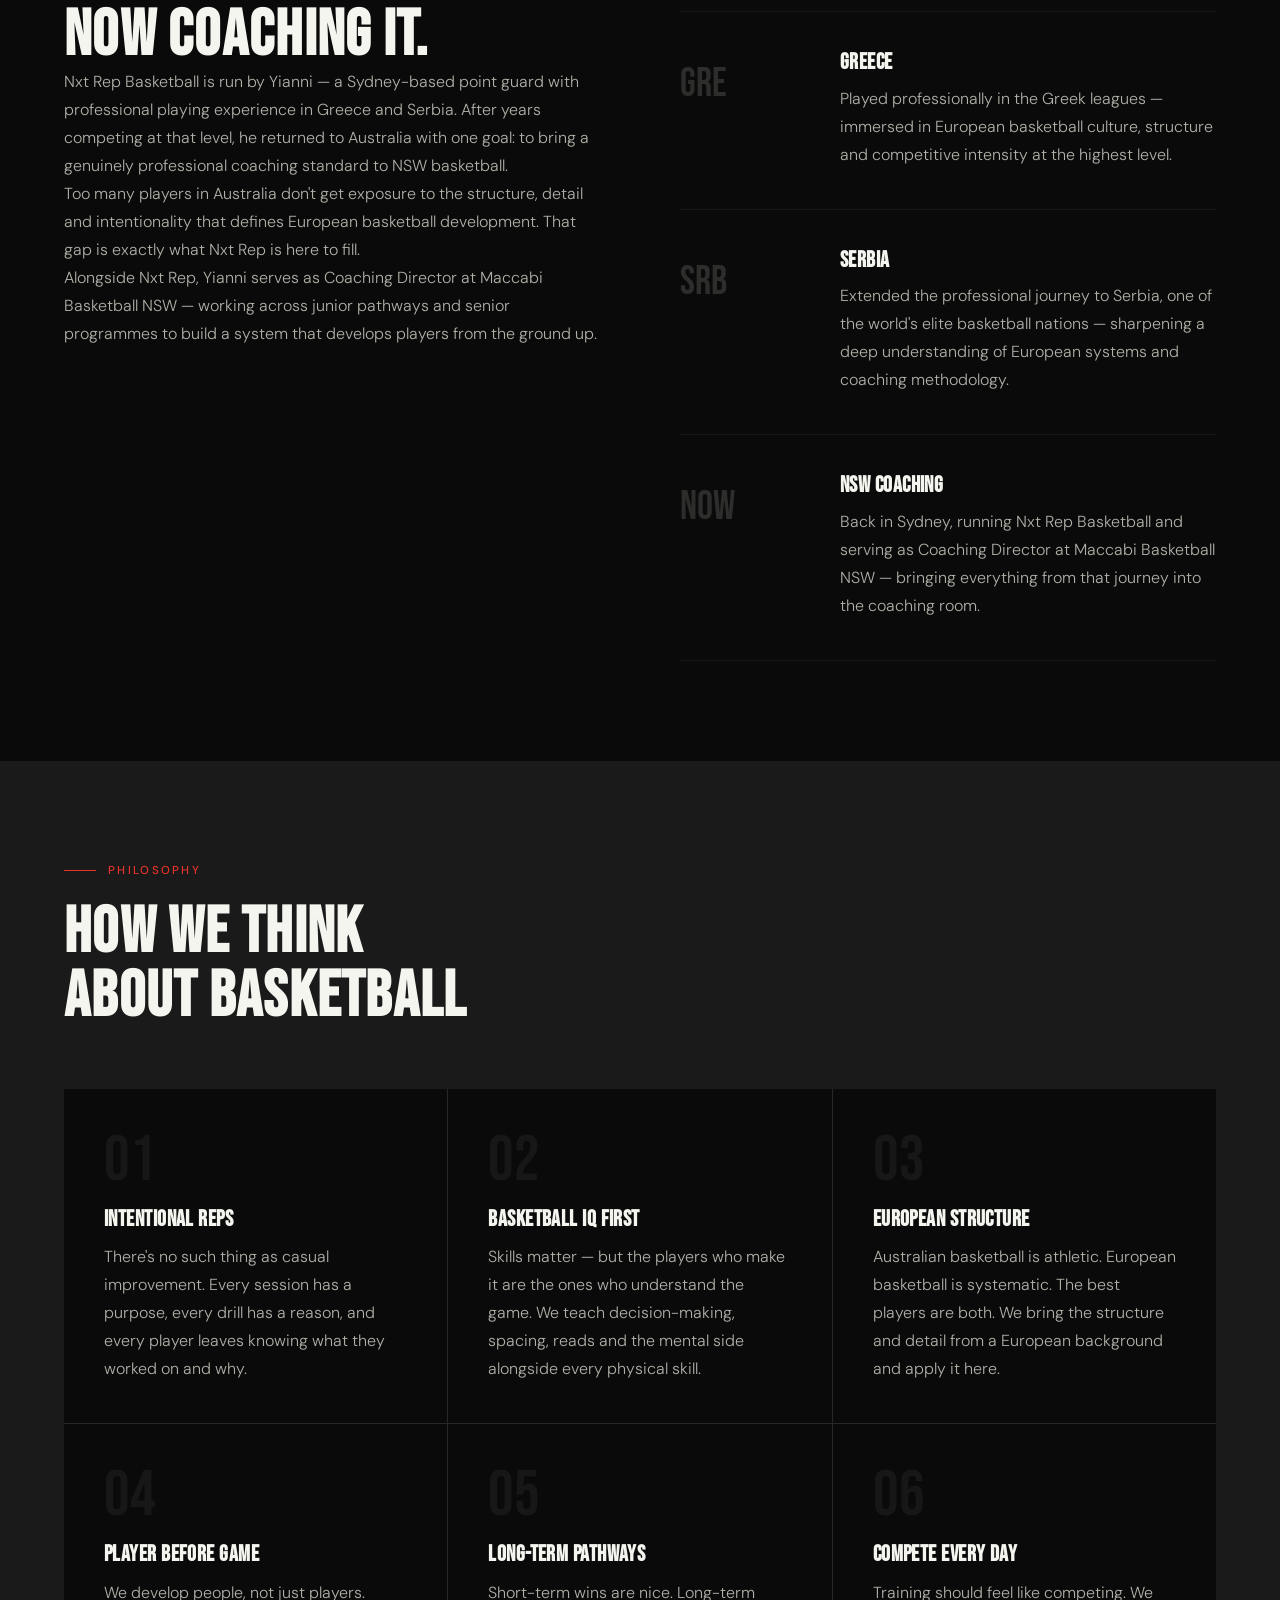
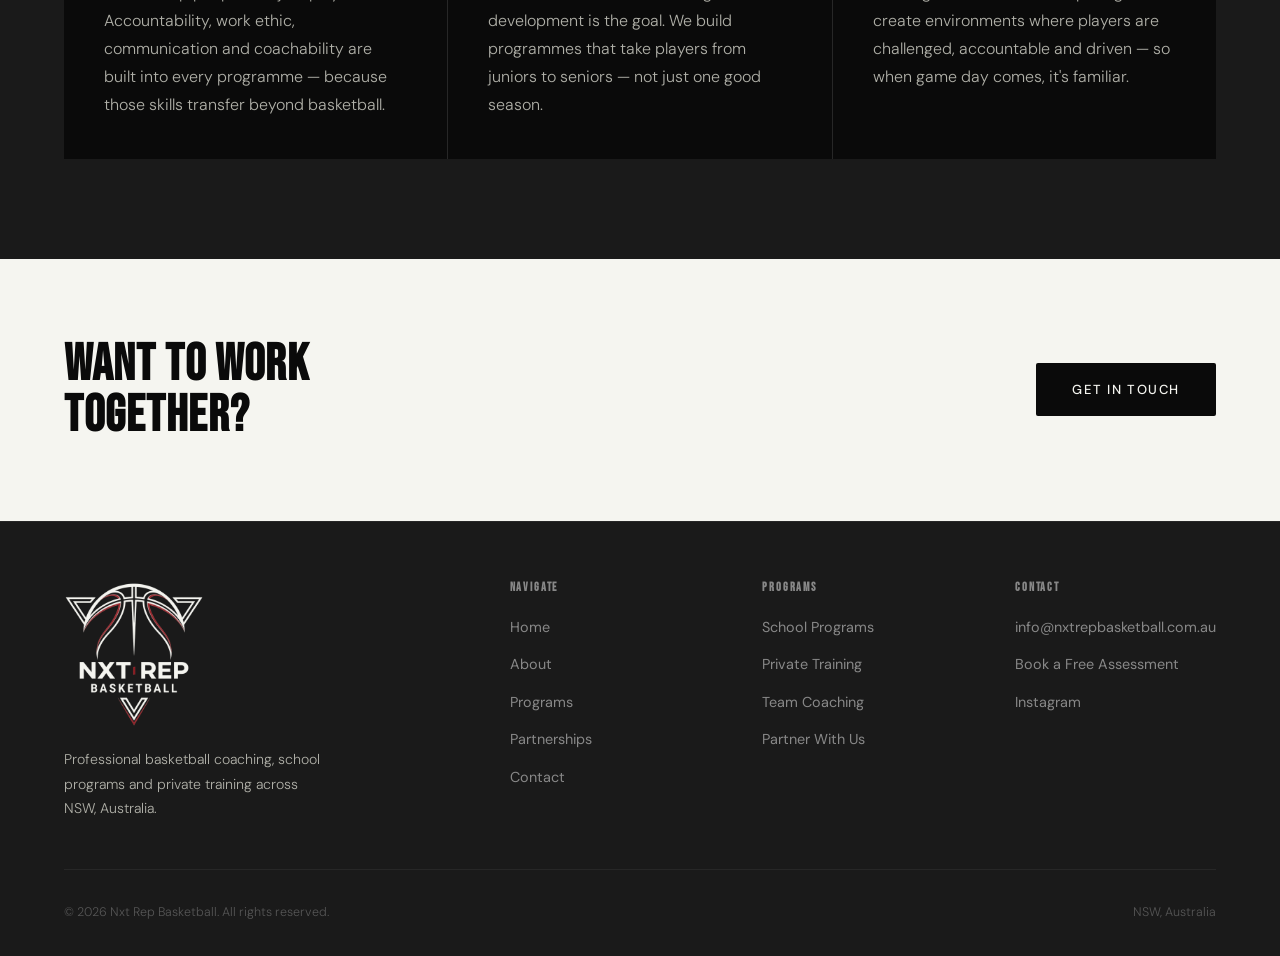
==== commit 3b444c86: "Add Nxt Rep logo: favicon, header mark, homepage hero and footer Co-Authored-By: Claude Opus 5.5 <no" ====
--- a/about.html
+++ b/about.html
@@ -5,20 +5,25 @@
   <meta name="viewport" content="width=device-width, initial-scale=1.0" />
   <meta name="description" content="About Nxt Rep Basketball — professional playing background, coaching philosophy and the story behind the brand." />
   <title>About | Nxt Rep Basketball</title>
+  <link rel="icon" href="/favicon.ico" sizes="48x48" />
+  <link rel="icon" type="image/png" sizes="32x32" href="/assets/icon-dark-32.png" media="(prefers-color-scheme: light)" />
+  <link rel="icon" type="image/png" sizes="32x32" href="/assets/icon-light-32.png" media="(prefers-color-scheme: dark)" />
+  <link rel="icon" type="image/png" sizes="192x192" href="/assets/icon-dark-192.png" />
+  <link rel="apple-touch-icon" href="/apple-touch-icon.png" />
   <link rel="stylesheet" href="style.css" />
 </head>
 <body>
 
 <header>
   <div class="container nav-container">
-    <a href="index.html" class="logo-text">NXT<span>.</span>REP</a>
+    <a href="/" class="logo-link" aria-label="Nxt Rep Basketball home"><img src="/assets/logo-mark-light.png" alt="" class="logo-mark" width="54" height="30" /><span class="logo-text">NXT<span>.</span>REP</span></a>
     <nav>
       <ul>
-        <li><a href="index.html">Home</a></li>
-        <li><a href="about.html" class="active">About</a></li>
-        <li><a href="programs.html">Programs</a></li>
-        <li><a href="partnerships.html">Partnerships</a></li>
-        <li><a href="assessment.html" class="nav-cta">Book Now</a></li>
+        <li><a href="/">Home</a></li>
+        <li><a href="/about" class="active">About</a></li>
+        <li><a href="/programs">Programs</a></li>
+        <li><a href="/partnerships">Partnerships</a></li>
+        <li><a href="/assessment" class="nav-cta">Book Now</a></li>
       </ul>
     </nav>
     <button class="hamburger" id="hamburger" aria-label="Open menu">
@@ -28,11 +33,11 @@
 </header>
 
 <div class="mobile-nav" id="mobileNav">
-  <a href="index.html">Home</a>
-  <a href="about.html">About</a>
-  <a href="programs.html">Programs</a>
-  <a href="partnerships.html">Partnerships</a>
-  <a href="assessment.html">Book Now</a>
+  <a href="/">Home</a>
+  <a href="/about">About</a>
+  <a href="/programs">Programs</a>
+  <a href="/partnerships">Partnerships</a>
+  <a href="/assessment">Book Now</a>
 </div>
 
 <main>
@@ -146,7 +151,7 @@
   <div class="cta-banner">
     <div class="container">
       <h2 style="color:var(--black);">WANT TO WORK<br>TOGETHER?</h2>
-      <a href="contact.html" class="btn-black">Get in Touch</a>
+      <a href="/contact" class="btn-black">Get in Touch</a>
     </div>
   </div>
 </main>
@@ -155,33 +160,33 @@
   <div class="container">
     <div class="footer-grid">
       <div class="footer-brand">
-        <span class="logo-text">NXT<span style="color:var(--red)">.</span>REP</span>
+        <img src="/assets/logo-light.png" alt="Nxt Rep Basketball" class="footer-logo" width="140" height="145" loading="lazy" />
         <p>Professional basketball coaching, school programs and private training across NSW, Australia.</p>
       </div>
       <div class="footer-col">
         <h4>Navigate</h4>
         <ul>
-          <li><a href="index.html">Home</a></li>
-          <li><a href="about.html">About</a></li>
-          <li><a href="programs.html">Programs</a></li>
-          <li><a href="partnerships.html">Partnerships</a></li>
-          <li><a href="contact.html">Contact</a></li>
+          <li><a href="/">Home</a></li>
+          <li><a href="/about">About</a></li>
+          <li><a href="/programs">Programs</a></li>
+          <li><a href="/partnerships">Partnerships</a></li>
+          <li><a href="/contact">Contact</a></li>
         </ul>
       </div>
       <div class="footer-col">
         <h4>Programs</h4>
         <ul>
-          <li><a href="programs.html">School Programs</a></li>
-          <li><a href="programs.html">Private Training</a></li>
-          <li><a href="programs.html">Team Coaching</a></li>
-          <li><a href="partnerships.html">Partner With Us</a></li>
+          <li><a href="/programs">School Programs</a></li>
+          <li><a href="/programs">Private Training</a></li>
+          <li><a href="/programs">Team Coaching</a></li>
+          <li><a href="/partnerships">Partner With Us</a></li>
         </ul>
       </div>
       <div class="footer-col">
         <h4>Contact</h4>
         <ul>
           <li><a href="mailto:info@nxtrepbasketball.com.au">info@nxtrepbasketball.com.au</a></li>
-          <li><a href="assessment.html">Book a Free Assessment</a></li>
+          <li><a href="/assessment">Book a Free Assessment</a></li>
           <li><a href="#">Instagram</a></li>
         </ul>
       </div>
--- a/style.css
+++ b/style.css
@@ -665,3 +665,13 @@
   .quote-block { padding: 48px 32px; }
   .timeline-item { grid-template-columns: 80px 1fr; gap: 20px; }
 }
+
+/* ─── LOGO ─── */
+.logo-link { display: flex; align-items: center; gap: 12px; }
+.logo-mark { height: 30px; width: auto; display: block; }
+.footer-logo { width: 140px; height: auto; display: block; margin-bottom: 20px; }
+.hero-ball-wrap img { width: 100%; height: auto; display: block; filter: drop-shadow(0 0 40px rgba(230,51,41,0.12)); }
+.hero-logo-mobile { display: none; }
+@media (max-width: 1024px) {
+  .hero-logo-mobile { display: block; width: 160px; height: auto; margin-bottom: 32px; }
+}
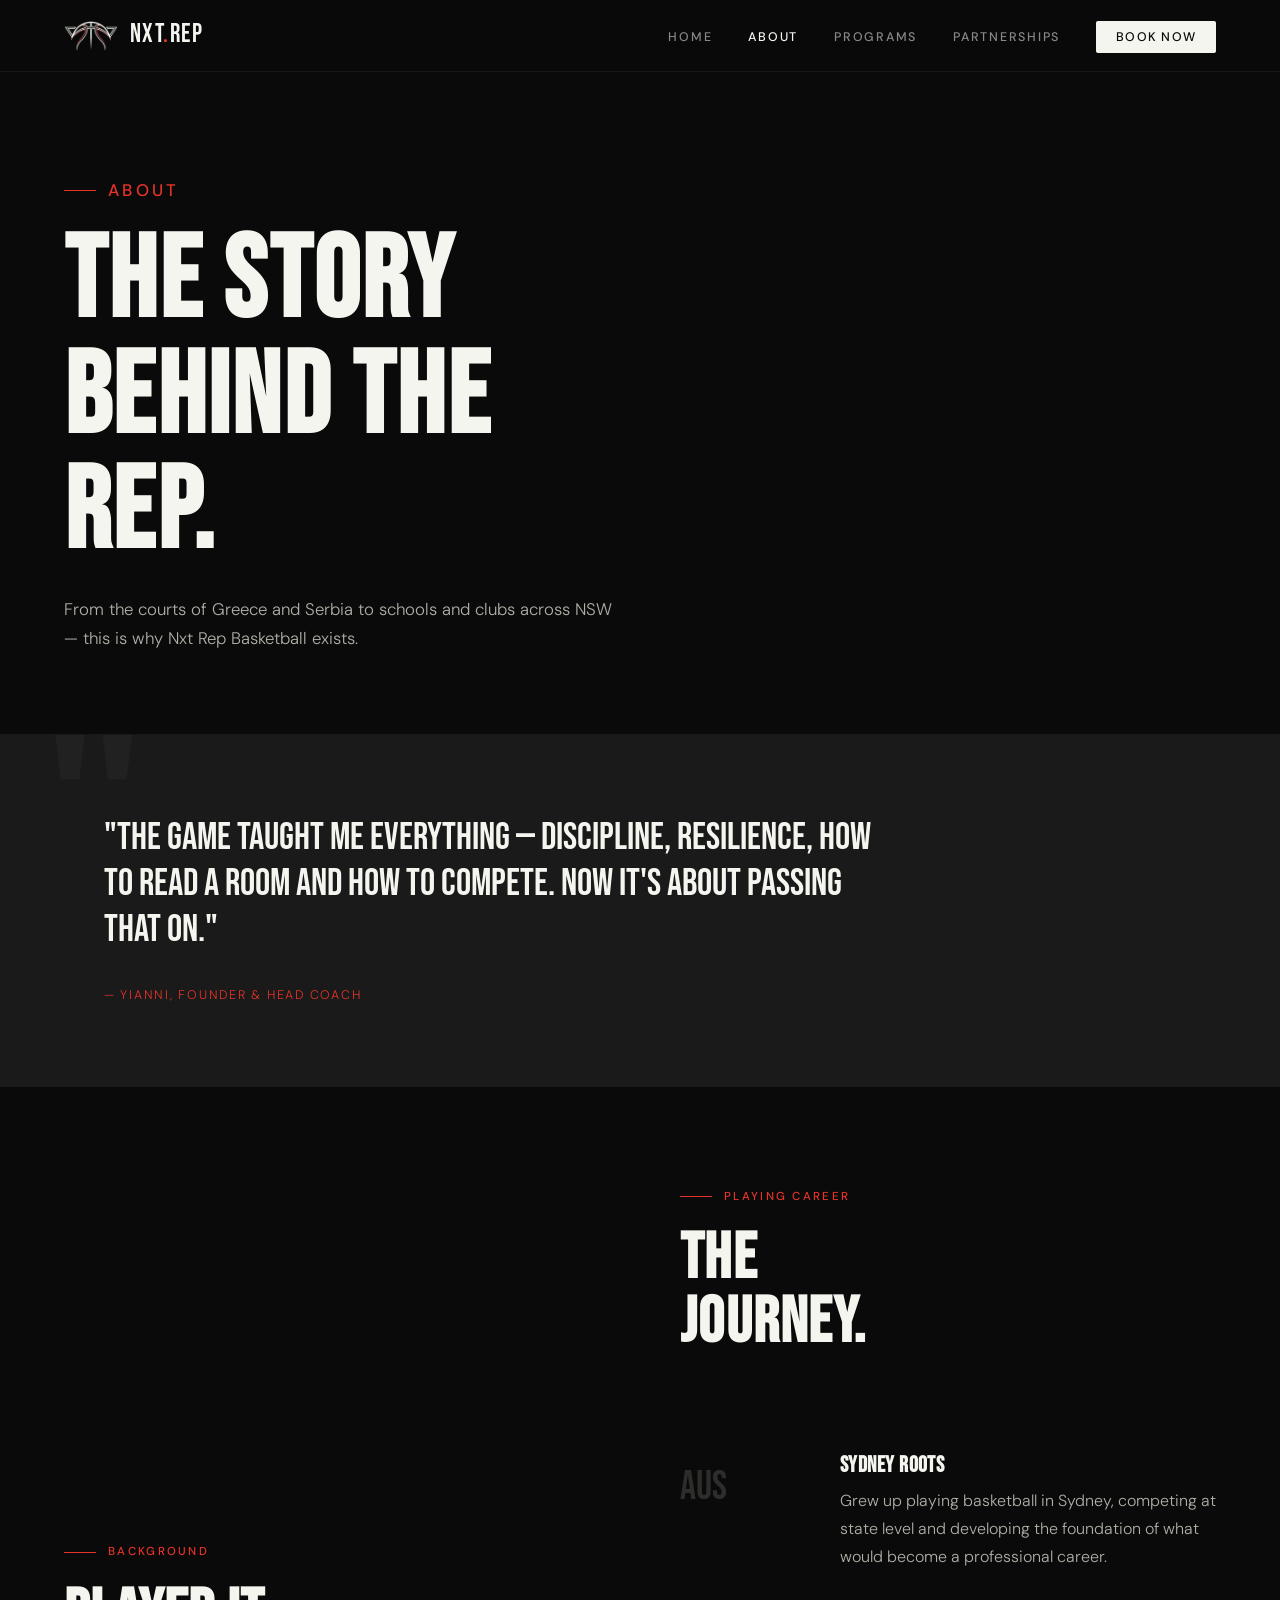
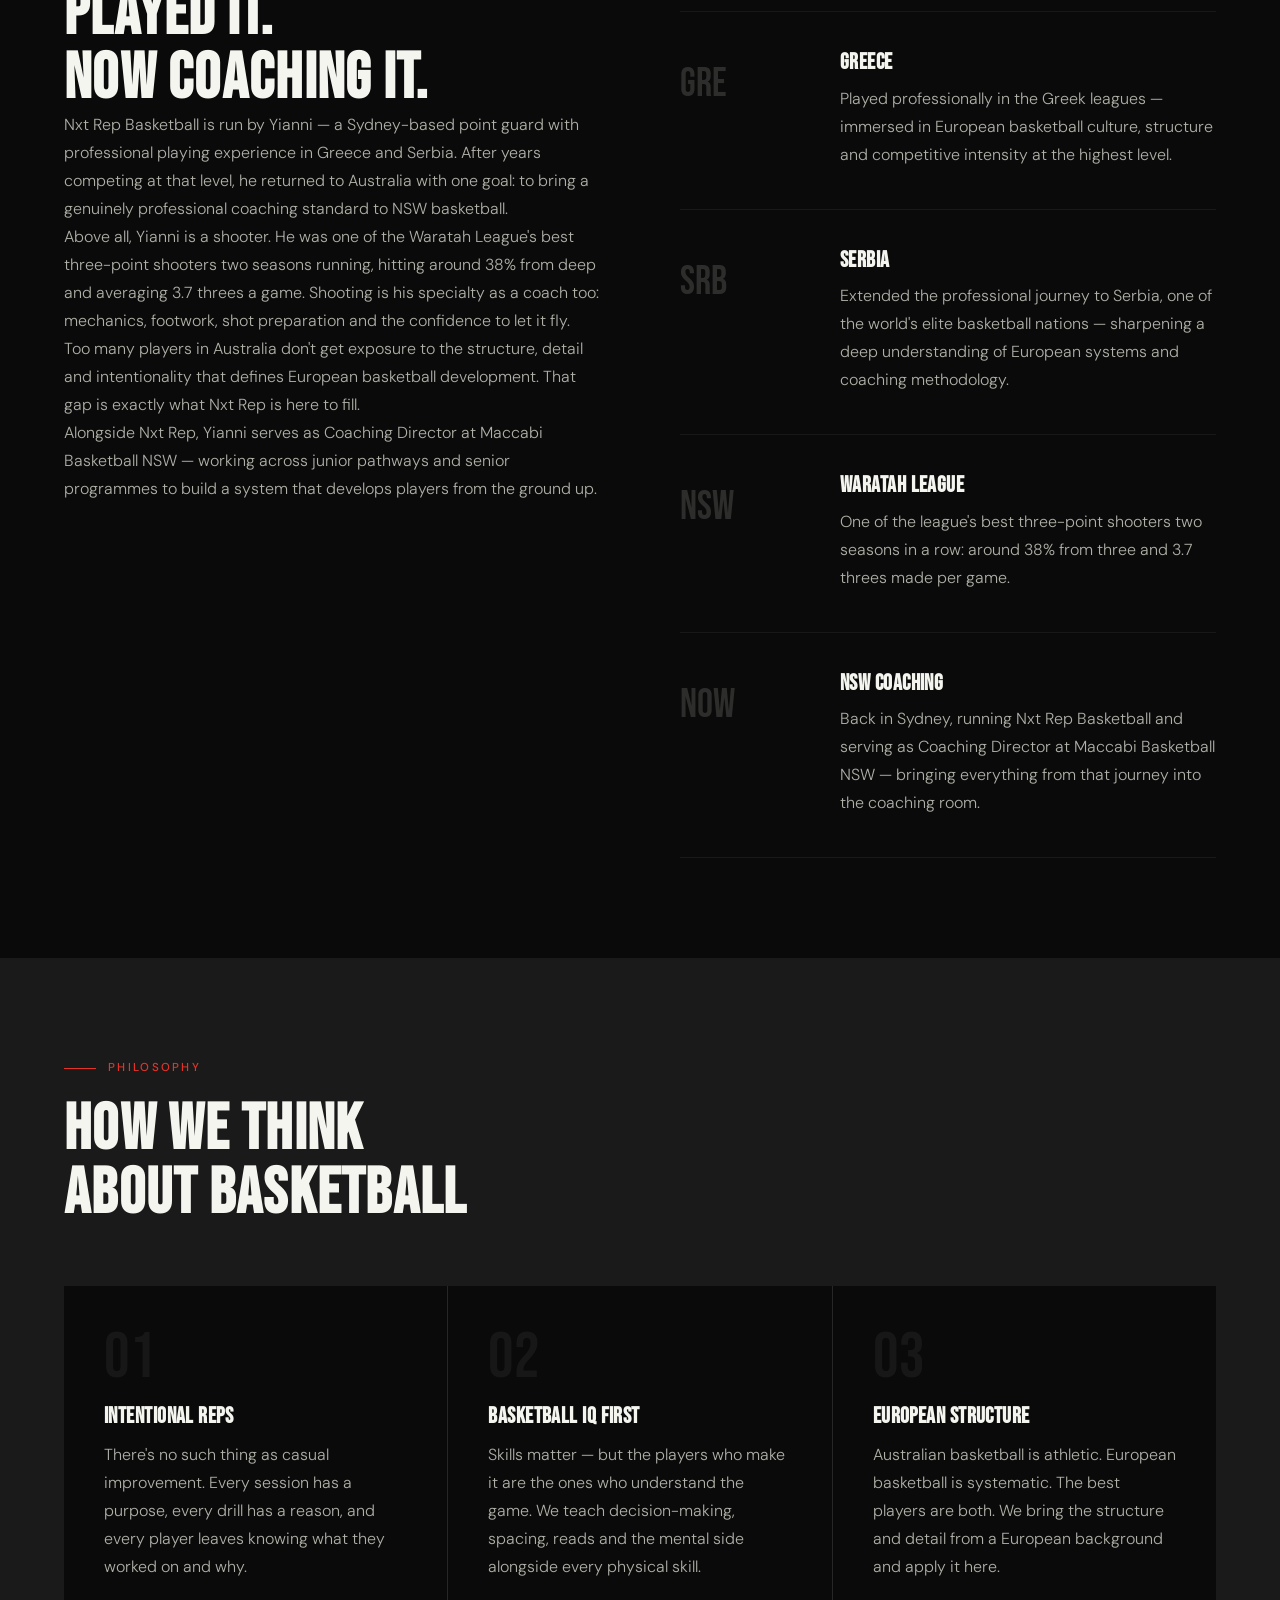
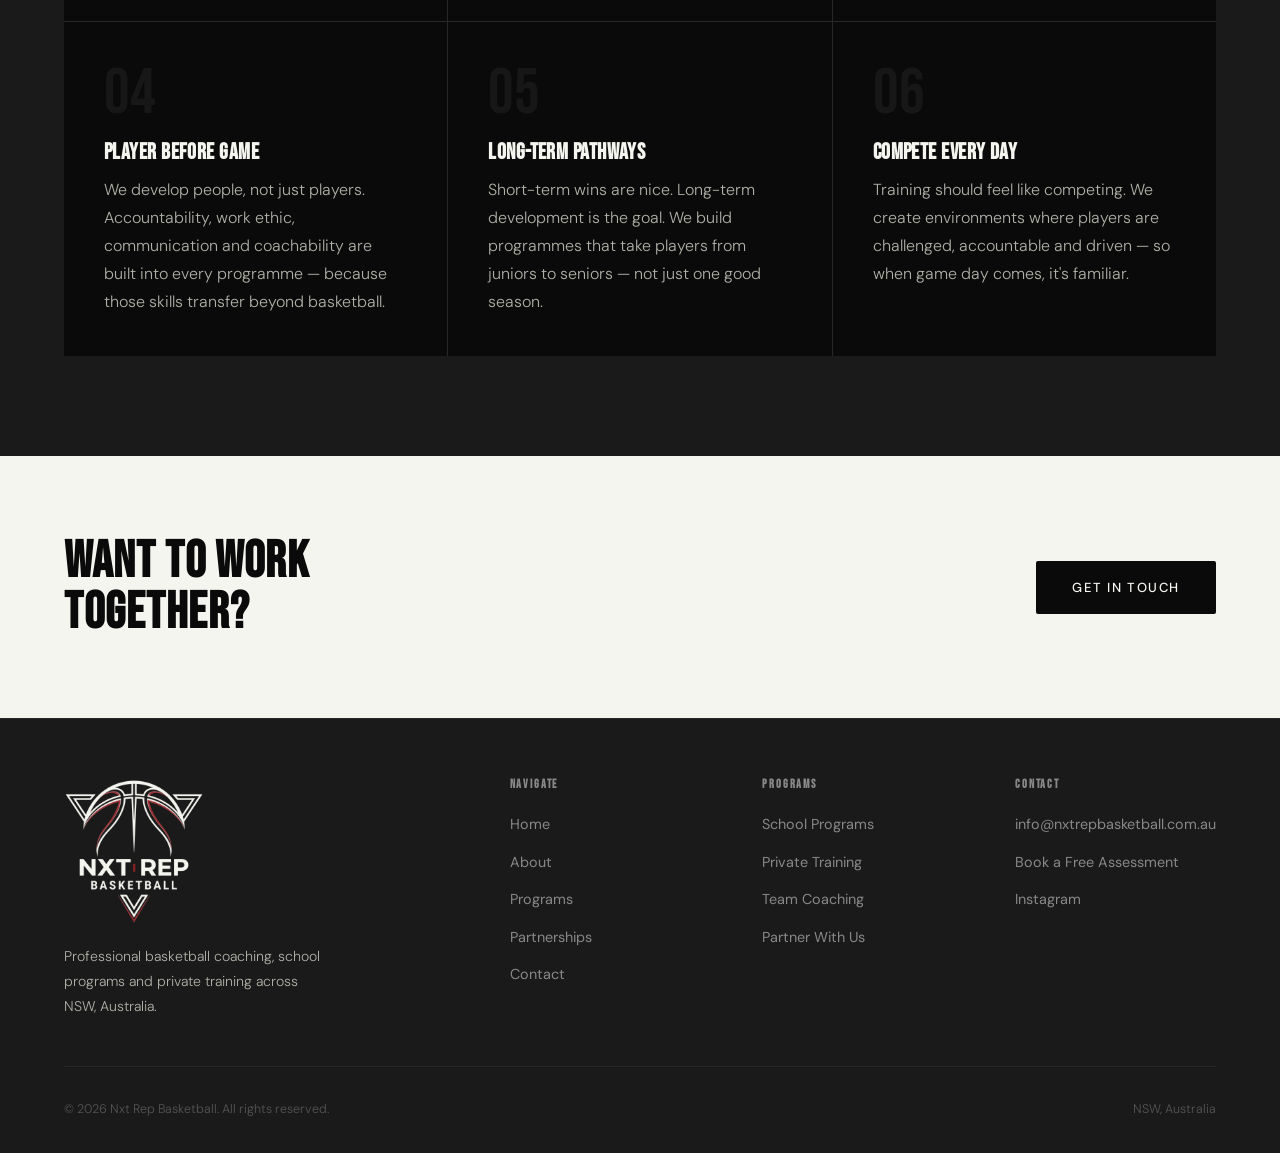
==== commit e3c21e9f: "Add shooting credentials and shooting-specialist positioning Co-Authored-By: Claude Opus 5.5 <norepl" ====
--- a/about.html
+++ b/about.html
@@ -66,6 +66,7 @@
           <p class="section-tag">Background</p>
           <h2>PLAYED IT.<br>NOW COACHING IT.</h2>
           <p>Nxt Rep Basketball is run by Yianni — a Sydney-based point guard with professional playing experience in Greece and Serbia. After years competing at that level, he returned to Australia with one goal: to bring a genuinely professional coaching standard to NSW basketball.</p>
+          <p>Above all, Yianni is a shooter. He was one of the Waratah League's best three-point shooters two seasons running, hitting around 38% from deep and averaging 3.7 threes a game. Shooting is his specialty as a coach too: mechanics, footwork, shot preparation and the confidence to let it fly.</p>
           <p>Too many players in Australia don't get exposure to the structure, detail and intentionality that defines European basketball development. That gap is exactly what Nxt Rep is here to fill.</p>
           <p>Alongside Nxt Rep, Yianni serves as Coaching Director at Maccabi Basketball NSW — working across junior pathways and senior programmes to build a system that develops players from the ground up.</p>
         </div>
@@ -92,6 +93,13 @@
               <div>
                 <h3>SERBIA</h3>
                 <p>Extended the professional journey to Serbia, one of the world's elite basketball nations — sharpening a deep understanding of European systems and coaching methodology.</p>
+              </div>
+            </div>
+            <div class="timeline-item">
+              <div class="timeline-year">NSW</div>
+              <div>
+                <h3>WARATAH LEAGUE</h3>
+                <p>One of the league's best three-point shooters two seasons in a row: around 38% from three and 3.7 threes made per game.</p>
               </div>
             </div>
             <div class="timeline-item">
--- a/style.css
+++ b/style.css
@@ -675,3 +675,14 @@
 @media (max-width: 1024px) {
   .hero-logo-mobile { display: block; width: 160px; height: auto; margin-bottom: 32px; }
 }
+
+/* ─── ASSESSMENT PROMPTS (contact page) ─── */
+.assess-strip { background: var(--grey); border-bottom: 1px solid rgba(245,245,240,0.06); }
+.assess-strip-inner { display: flex; align-items: center; justify-content: space-between; gap: 24px; padding-top: 24px; padding-bottom: 24px; flex-wrap: wrap; }
+.assess-strip p { margin: 0; font-size: 1rem; }
+.assess-strip strong { color: var(--white); }
+.assess-nudge { display: none; padding: 14px 18px; border-left: 3px solid var(--red); background: var(--grey); font-size: 0.9rem; line-height: 1.5; }
+.assess-nudge a { color: var(--red); text-decoration: underline; }
+/* mobile overflow fix for form grids */
+.contact-grid > *, .contact-form > div > * { min-width: 0; }
+.form-group input, .form-group select, .form-group textarea { width: 100%; min-width: 0; box-sizing: border-box; }
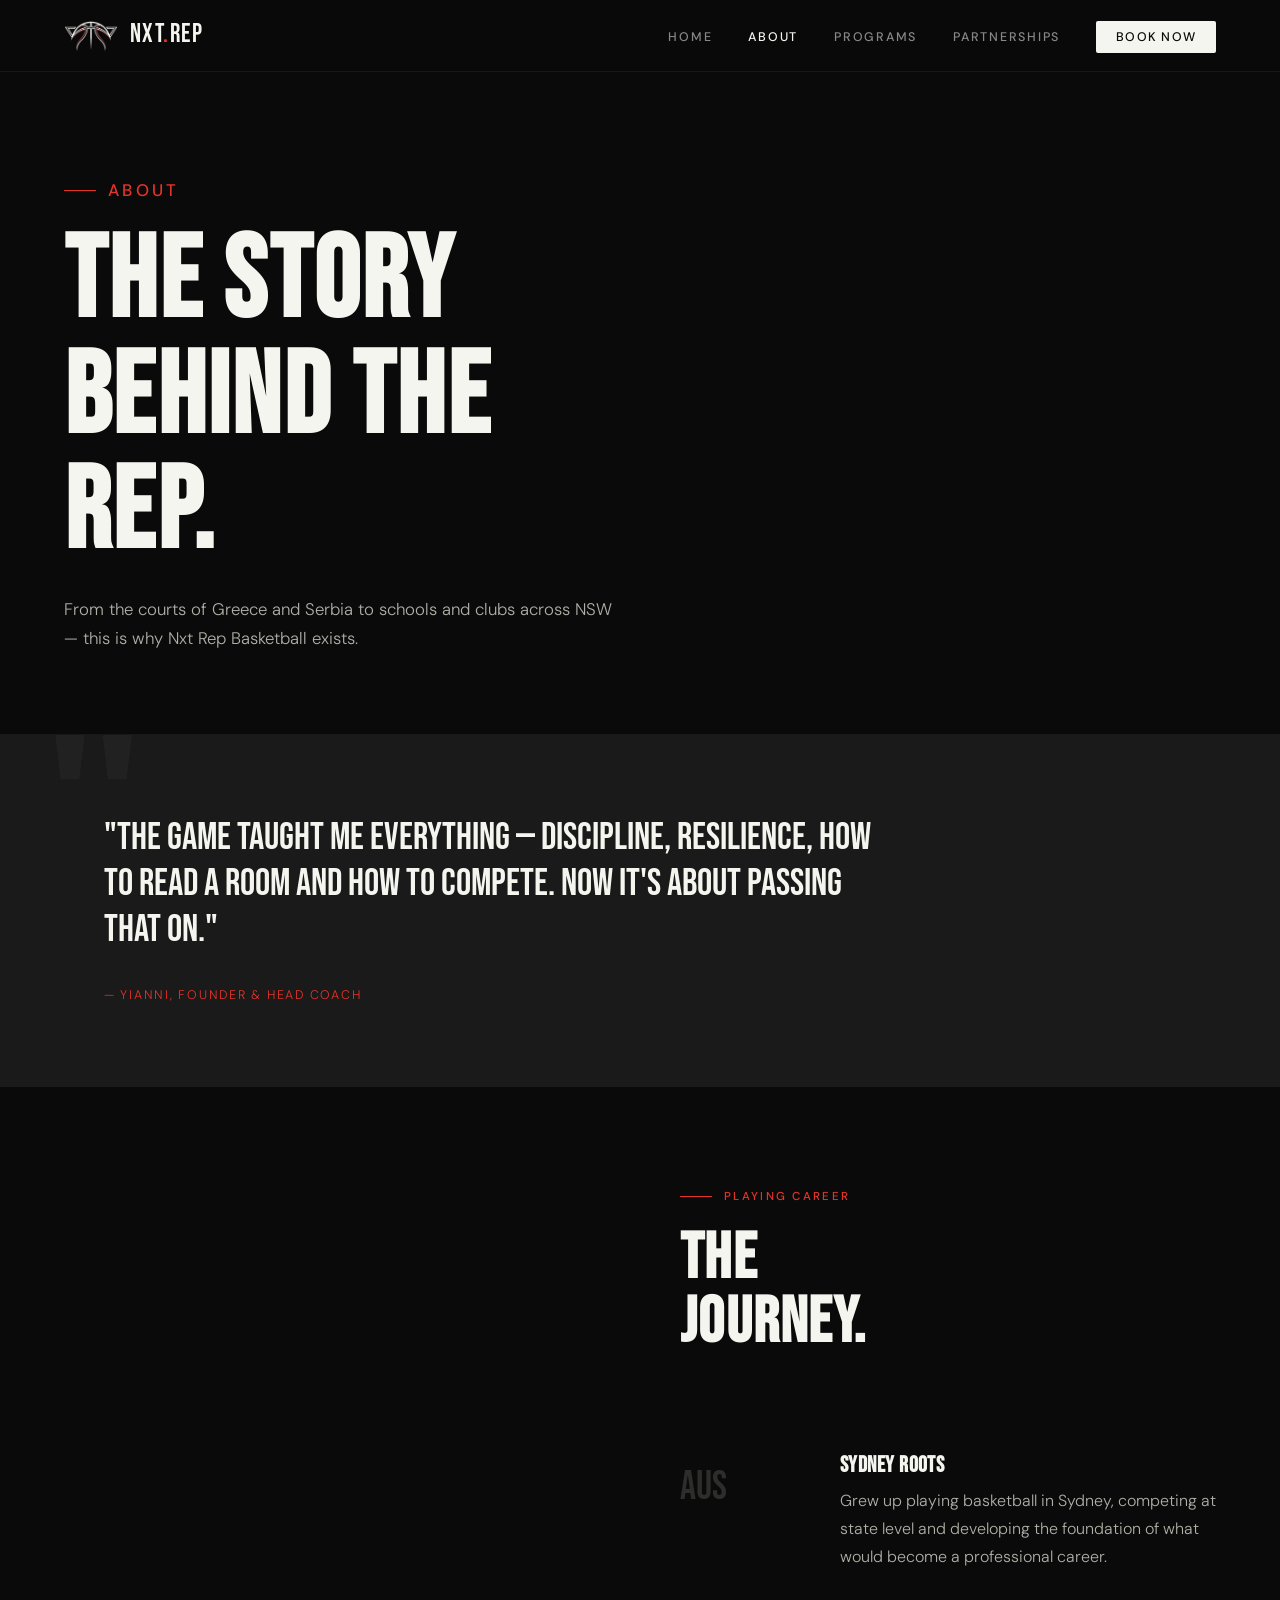
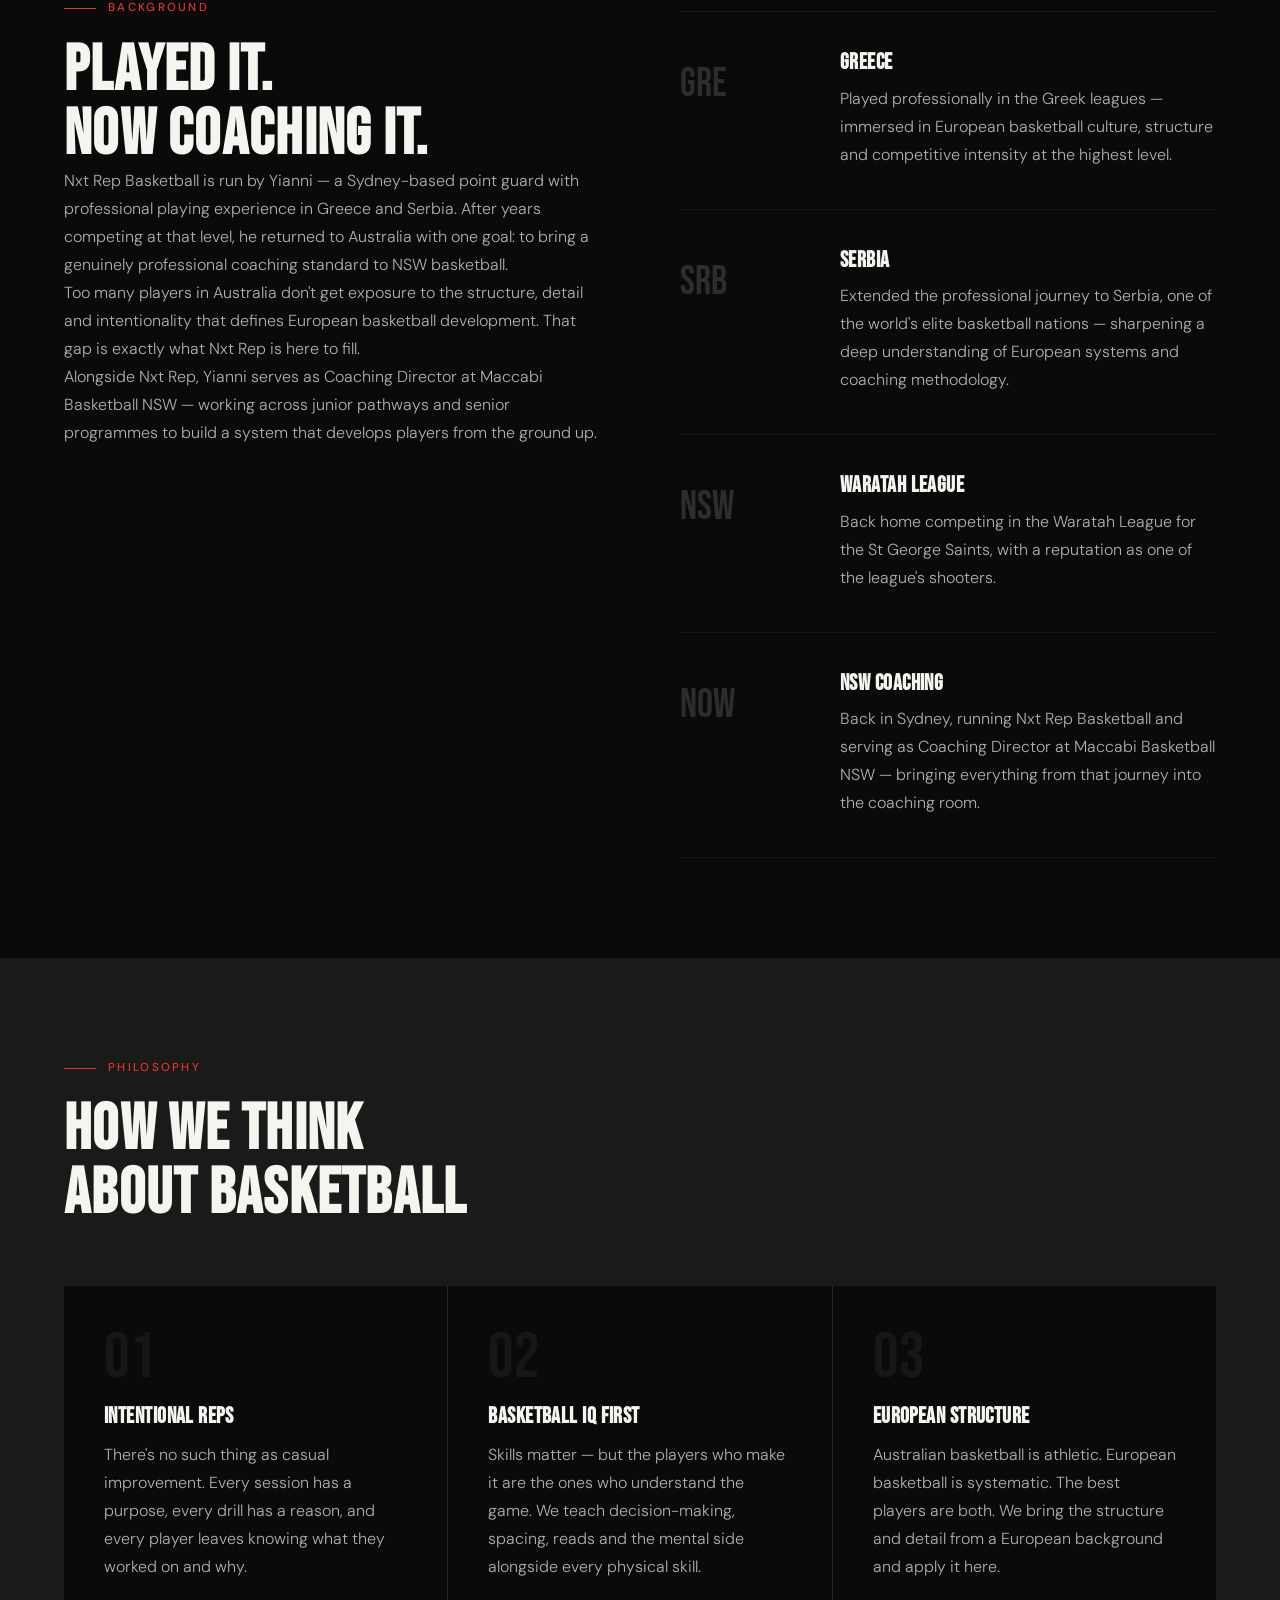
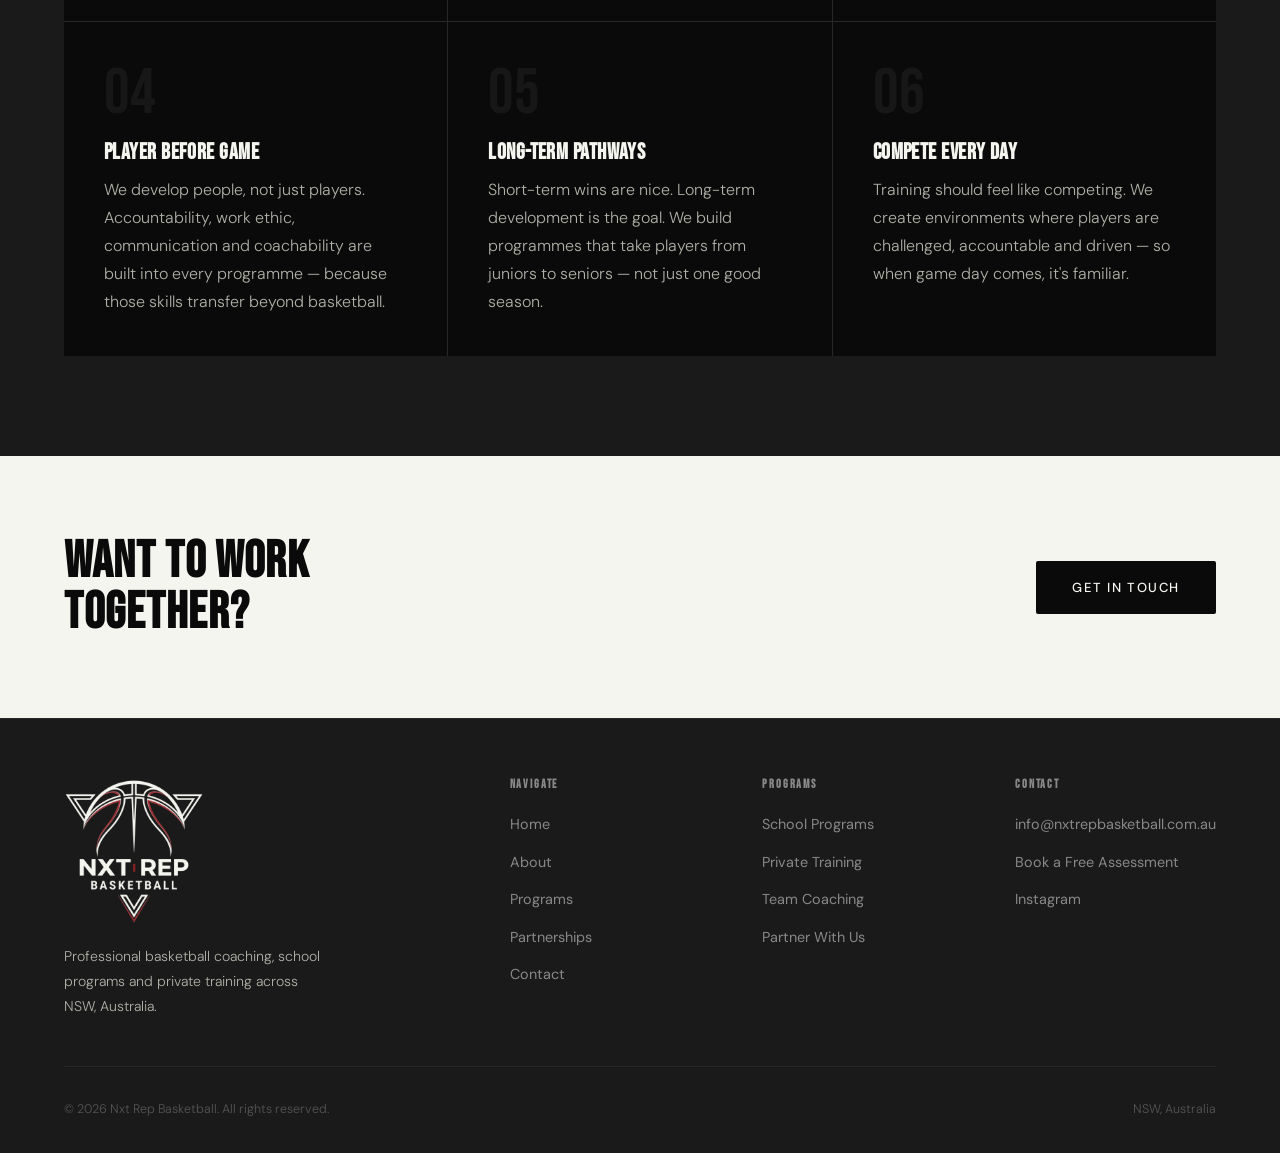
==== commit 3590655f: "Move shooting stats into a dedicated Shooting Coaching section on Programs Co-Authored-By: Claude Op" ====
--- a/about.html
+++ b/about.html
@@ -66,7 +66,6 @@
           <p class="section-tag">Background</p>
           <h2>PLAYED IT.<br>NOW COACHING IT.</h2>
           <p>Nxt Rep Basketball is run by Yianni — a Sydney-based point guard with professional playing experience in Greece and Serbia. After years competing at that level, he returned to Australia with one goal: to bring a genuinely professional coaching standard to NSW basketball.</p>
-          <p>Above all, Yianni is a shooter. He was one of the Waratah League's best three-point shooters two seasons running, hitting around 38% from deep and averaging 3.7 threes a game. Shooting is his specialty as a coach too: mechanics, footwork, shot preparation and the confidence to let it fly.</p>
           <p>Too many players in Australia don't get exposure to the structure, detail and intentionality that defines European basketball development. That gap is exactly what Nxt Rep is here to fill.</p>
           <p>Alongside Nxt Rep, Yianni serves as Coaching Director at Maccabi Basketball NSW — working across junior pathways and senior programmes to build a system that develops players from the ground up.</p>
         </div>
@@ -99,7 +98,7 @@
               <div class="timeline-year">NSW</div>
               <div>
                 <h3>WARATAH LEAGUE</h3>
-                <p>One of the league's best three-point shooters two seasons in a row: around 38% from three and 3.7 threes made per game.</p>
+                <p>Back home competing in the Waratah League for the St George Saints, with a reputation as one of the league's shooters.</p>
               </div>
             </div>
             <div class="timeline-item">
--- a/style.css
+++ b/style.css
@@ -686,3 +686,16 @@
 /* mobile overflow fix for form grids */
 .contact-grid > *, .contact-form > div > * { min-width: 0; }
 .form-group input, .form-group select, .form-group textarea { width: 100%; min-width: 0; box-sizing: border-box; }
+
+/* ─── SHOOTING SECTION (programs) ─── */
+.shooting-section { border-top: 1px solid rgba(245,245,240,0.06); }
+.shooting-grid { display: grid; grid-template-columns: 1.2fr 1fr; gap: 80px; align-items: center; }
+.shooting-grid h2 { margin-bottom: 24px; }
+.shooting-stats { padding: 40px; background: var(--grey); border-left: 3px solid var(--red); }
+.shooting-stat { display: flex; flex-direction: column; padding: 20px 0; border-bottom: 1px solid rgba(245,245,240,0.06); }
+.shooting-stat:last-child { border-bottom: none; padding-bottom: 0; }
+.shooting-num { font-family: var(--font-display); font-size: 3.4rem; line-height: 1; color: var(--white); }
+.shooting-num em { font-style: normal; color: var(--red); }
+.shooting-label { font-size: 0.75rem; letter-spacing: 0.14em; text-transform: uppercase; color: var(--light-grey); margin-top: 8px; }
+@media (max-width: 1024px) { .shooting-grid { grid-template-columns: 1fr; gap: 48px; } }
+.shooting-grid .program-details { margin-top: 28px; }
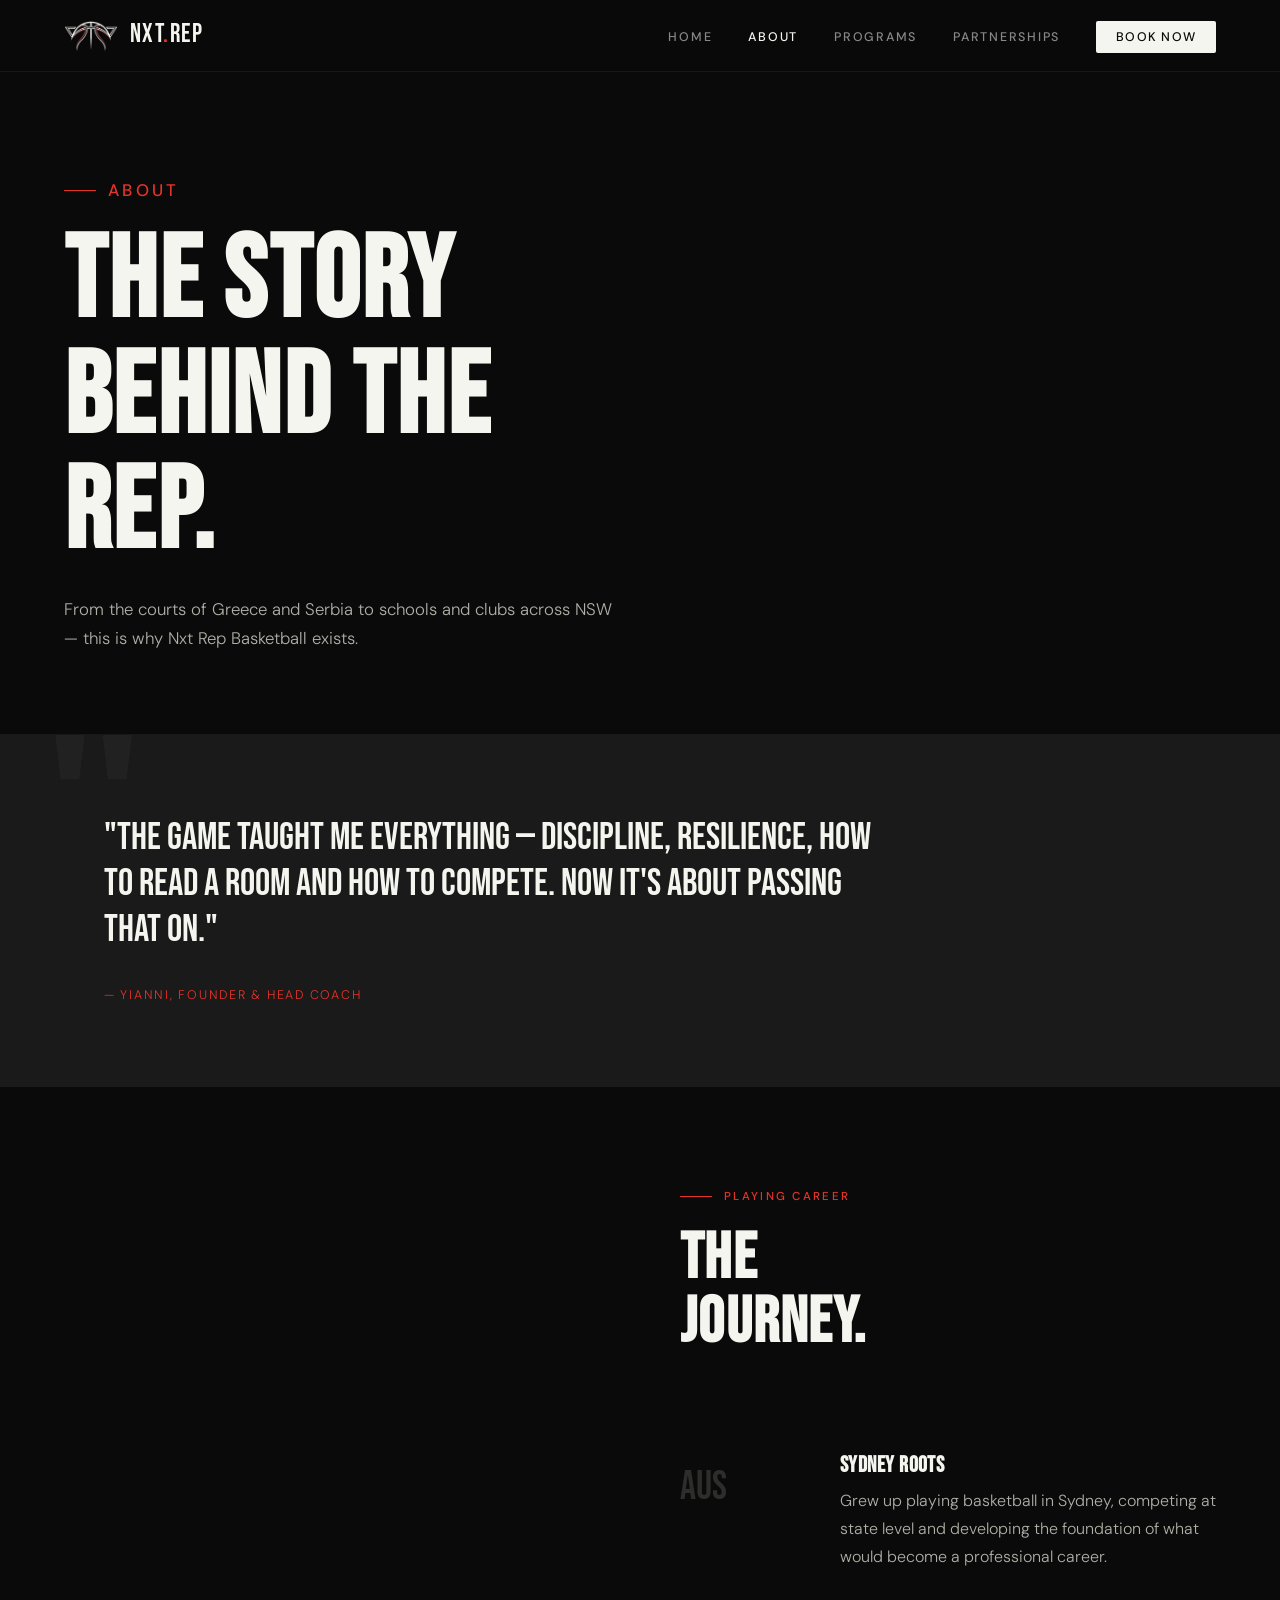
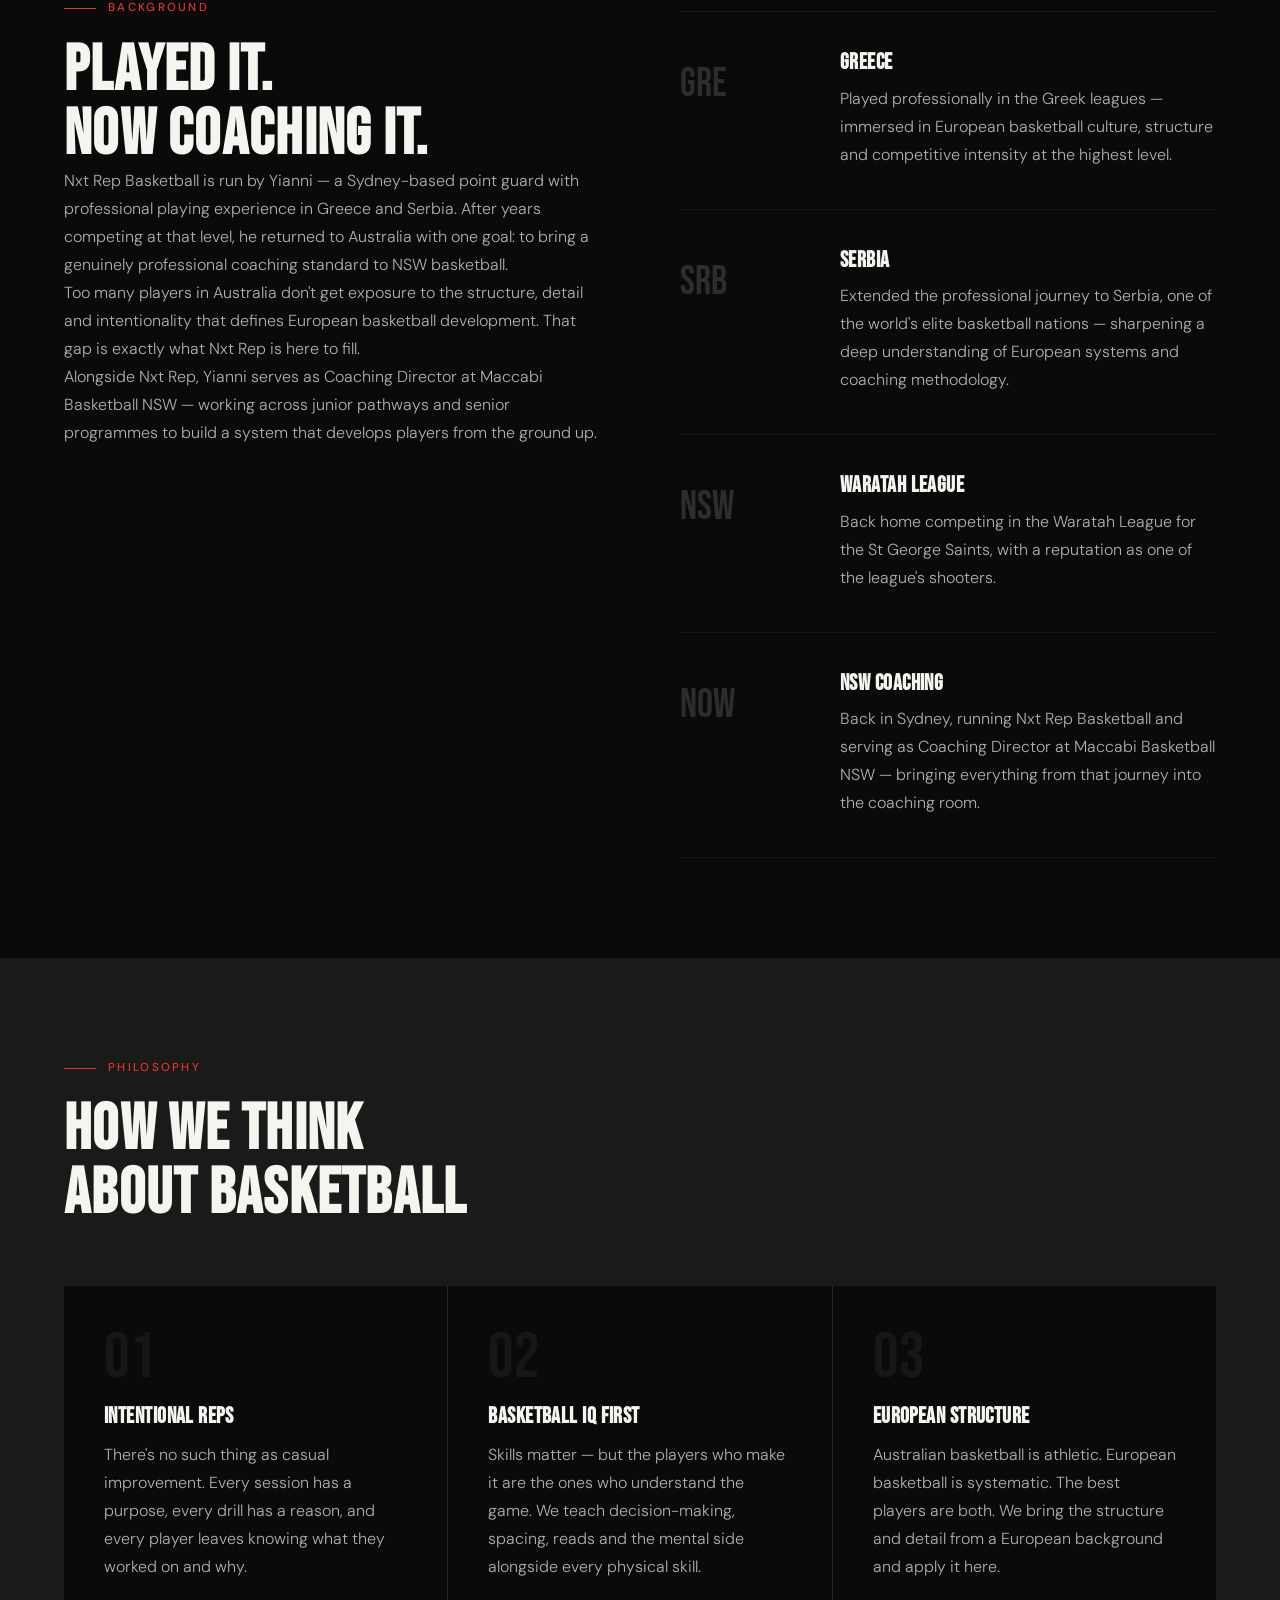
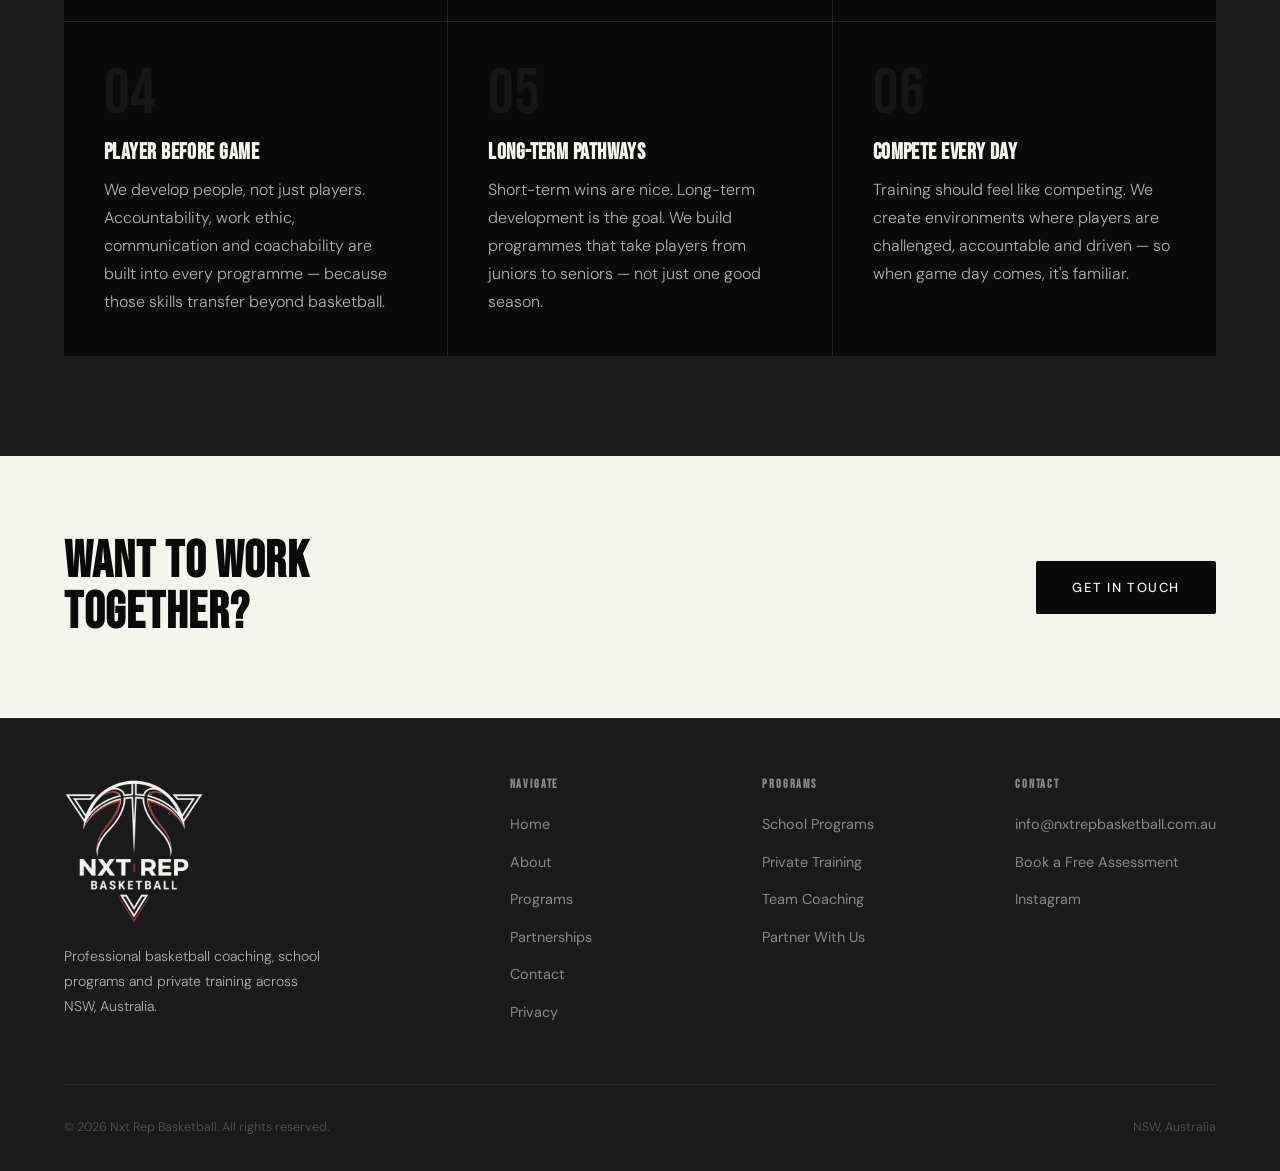
==== commit f43979eb: "Add privacy notice page and form notices; change success message to 'Request received' Co-Authored-B" ====
--- a/about.html
+++ b/about.html
@@ -10,7 +10,9 @@
   <link rel="icon" type="image/png" sizes="32x32" href="/assets/icon-light-32.png" media="(prefers-color-scheme: dark)" />
   <link rel="icon" type="image/png" sizes="192x192" href="/assets/icon-dark-192.png" />
   <link rel="apple-touch-icon" href="/apple-touch-icon.png" />
-  <link rel="stylesheet" href="style.css" />
+  <link rel="stylesheet" href="/style.css" />
+  <!-- AUDIT: shared menu script (null-safe, accessible), replaces the inline one. -->
+  <script src="/assets/site.js" defer></script>
 </head>
 <body>
 
@@ -20,25 +22,27 @@
     <nav>
       <ul>
         <li><a href="/">Home</a></li>
-        <li><a href="/about" class="active">About</a></li>
+        <li><a href="/about" class="active" aria-current="page">About</a></li>
         <li><a href="/programs">Programs</a></li>
         <li><a href="/partnerships">Partnerships</a></li>
         <li><a href="/assessment" class="nav-cta">Book Now</a></li>
       </ul>
     </nav>
-    <button class="hamburger" id="hamburger" aria-label="Open menu">
+    <!-- AUDIT: type="button" + aria state for screen readers (kept in sync by site.js). -->
+    <button type="button" class="hamburger" id="hamburger" aria-label="Open menu" aria-controls="mobileNav" aria-expanded="false">
       <span></span><span></span><span></span>
     </button>
   </div>
 </header>
 
-<div class="mobile-nav" id="mobileNav">
+<!-- AUDIT: <div> → <nav aria-label> so assistive tech recognises it as navigation. -->
+<nav class="mobile-nav" id="mobileNav" aria-label="Mobile">
   <a href="/">Home</a>
-  <a href="/about">About</a>
+  <a href="/about" aria-current="page">About</a>
   <a href="/programs">Programs</a>
   <a href="/partnerships">Partnerships</a>
   <a href="/assessment">Book Now</a>
-</div>
+</nav>
 
 <main>
   <!-- PAGE HEADER -->
@@ -115,7 +119,8 @@
   </section>
 
   <!-- PHILOSOPHY -->
-  <section style="background:var(--grey);">
+  <!-- AUDIT: inline background → shared .section-grey class. -->
+  <section class="section-grey">
     <div class="container">
       <p class="section-tag">Philosophy</p>
       <h2>HOW WE THINK<br>ABOUT BASKETBALL</h2>
@@ -157,7 +162,8 @@
   <!-- CTA -->
   <div class="cta-banner">
     <div class="container">
-      <h2 style="color:var(--black);">WANT TO WORK<br>TOGETHER?</h2>
+      <!-- AUDIT: removed inline color. .cta-banner h2 in style.css already sets it. -->
+      <h2>WANT TO WORK<br>TOGETHER?</h2>
       <a href="/contact" class="btn-black">Get in Touch</a>
     </div>
   </div>
@@ -178,6 +184,7 @@
           <li><a href="/programs">Programs</a></li>
           <li><a href="/partnerships">Partnerships</a></li>
           <li><a href="/contact">Contact</a></li>
+          <li><a href="/privacy">Privacy</a></li>
         </ul>
       </div>
       <div class="footer-col">
@@ -194,6 +201,7 @@
         <ul>
           <li><a href="mailto:info@nxtrepbasketball.com.au">info@nxtrepbasketball.com.au</a></li>
           <li><a href="/assessment">Book a Free Assessment</a></li>
+          <!-- TODO: replace with the real profile URL. href="#" just jumps to the top of the page. -->
           <li><a href="#">Instagram</a></li>
         </ul>
       </div>
@@ -205,11 +213,6 @@
   </div>
 </footer>
 
-<script>
-  const hamburger = document.getElementById('hamburger');
-  const mobileNav = document.getElementById('mobileNav');
-  hamburger.addEventListener('click', () => mobileNav.classList.toggle('open'));
-  mobileNav.querySelectorAll('a').forEach(a => a.addEventListener('click', () => mobileNav.classList.remove('open')));
-</script>
+<!-- AUDIT: inline menu script removed; /assets/site.js (loaded in <head>) handles it. -->
 </body>
 </html>
--- a/style.css
+++ b/style.css
@@ -699,3 +699,57 @@
 .shooting-label { font-size: 0.75rem; letter-spacing: 0.14em; text-transform: uppercase; color: var(--light-grey); margin-top: 8px; }
 @media (max-width: 1024px) { .shooting-grid { grid-template-columns: 1fr; gap: 48px; } }
 .shooting-grid .program-details { margin-top: 28px; }
+
+/* ─── HOMEPAGE (moved out of inline styles, see index.html AUDIT notes) ─── */
+.hero-inner { display: grid; grid-template-columns: 1fr 1fr; width: 100%; align-items: center; }
+@media (max-width: 1024px) { .hero-inner { grid-template-columns: 1fr; } }
+.section-grey { background: var(--grey); }
+.inline-link { color: var(--white); text-decoration: underline; text-underline-offset: 3px; }
+.inline-link:hover { color: var(--red); }
+.about-cta { margin-top: 16px; }
+
+/* ─── ASSESSMENT PAGE (moved from an inline <style> block in assessment.html) ─── */
+.assess-grid { display: grid; grid-template-columns: 1.3fr 1fr; gap: 80px; align-items: start; }
+.form-row { display: grid; grid-template-columns: 1fr 1fr; gap: 20px; }
+.form-row > * { min-width: 0; }
+.consent { display: flex; gap: 12px; align-items: flex-start; font-size: 0.85rem; color: var(--light-grey); line-height: 1.5; cursor: pointer; }
+.consent input { width: 18px; height: 18px; margin-top: 2px; flex-shrink: 0; accent-color: var(--red); cursor: pointer; }
+.form-error { display: none; padding: 16px 20px; border-left: 3px solid var(--red); background: var(--grey); font-size: 0.9rem; }
+.form-error a { color: var(--red); }
+.steps { list-style: none; padding: 0; margin: 0; counter-reset: step; }
+.steps li { counter-increment: step; position: relative; padding: 0 0 24px 48px; color: var(--light-grey); font-size: 0.95rem; line-height: 1.6; }
+.steps li::before { content: counter(step); position: absolute; left: 0; top: 0; width: 30px; height: 30px; border: 1px solid var(--red); color: var(--white); display: flex; align-items: center; justify-content: center; font-family: var(--font-display); font-size: 1rem; }
+.steps strong { color: var(--white); display: block; margin-bottom: 2px; }
+.price-list { display: flex; flex-direction: column; gap: 12px; margin-top: 16px; }
+.price-list div { display: flex; justify-content: space-between; gap: 16px; padding-bottom: 12px; border-bottom: 1px solid rgba(245,245,240,0.06); font-size: 0.85rem; }
+.price-list div:last-child { border-bottom: none; padding-bottom: 0; }
+.price-list span:first-child { color: var(--light-grey); }
+.price-note { font-size: 0.8rem; color: var(--light-grey); margin-top: 16px; line-height: 1.5; }
+@media (max-width: 860px) {
+  .assess-grid { grid-template-columns: 1fr; gap: 56px; }
+}
+@media (max-width: 520px) {
+  .form-row { grid-template-columns: 1fr; }
+}
+.section-tag.form-tag { margin-bottom: 32px; }
+.form-submit { border: none; cursor: pointer; font-family: var(--font-body); }
+.success-box { display: none; padding: 32px; background: var(--grey); border-left: 3px solid var(--red); margin-top: 20px; }
+.success-box h3 { font-size: 1.4rem; margin-bottom: 8px; }
+.success-box:focus { outline: none; }
+.price-card { margin-top: 32px; padding: 32px; background: var(--grey); }
+.price-card .section-tag { margin-bottom: 8px; }
+/* Honeypot: off-screen (not display:none, which some bots skip) and ignored by screen readers. */
+.hp-field { position: absolute; left: -10000px; width: 1px; height: 1px; overflow: hidden; }
+.form-group [aria-invalid="true"] { border-color: var(--red); }
+
+/* ─── PRIVACY (form notice + /privacy page) ─── */
+.form-privacy { font-size: 0.8rem; line-height: 1.5; color: var(--light-grey); margin: 0; }
+.form-privacy a { color: var(--white); text-decoration: underline; text-underline-offset: 3px; }
+.legal { max-width: 760px; }
+.legal h2 { font-size: clamp(1.6rem, 3vw, 2.2rem); margin: 48px 0 16px; }
+.legal p, .legal li { color: var(--light-grey); line-height: 1.7; }
+.legal ul { padding-left: 20px; margin: 0 0 16px; }
+.legal li { margin-bottom: 8px; }
+.legal a { color: var(--white); text-decoration: underline; text-underline-offset: 3px; }
+.legal strong { color: var(--white); font-weight: 500; }
+.legal-updated { font-size: 0.85rem; color: var(--light-grey); }
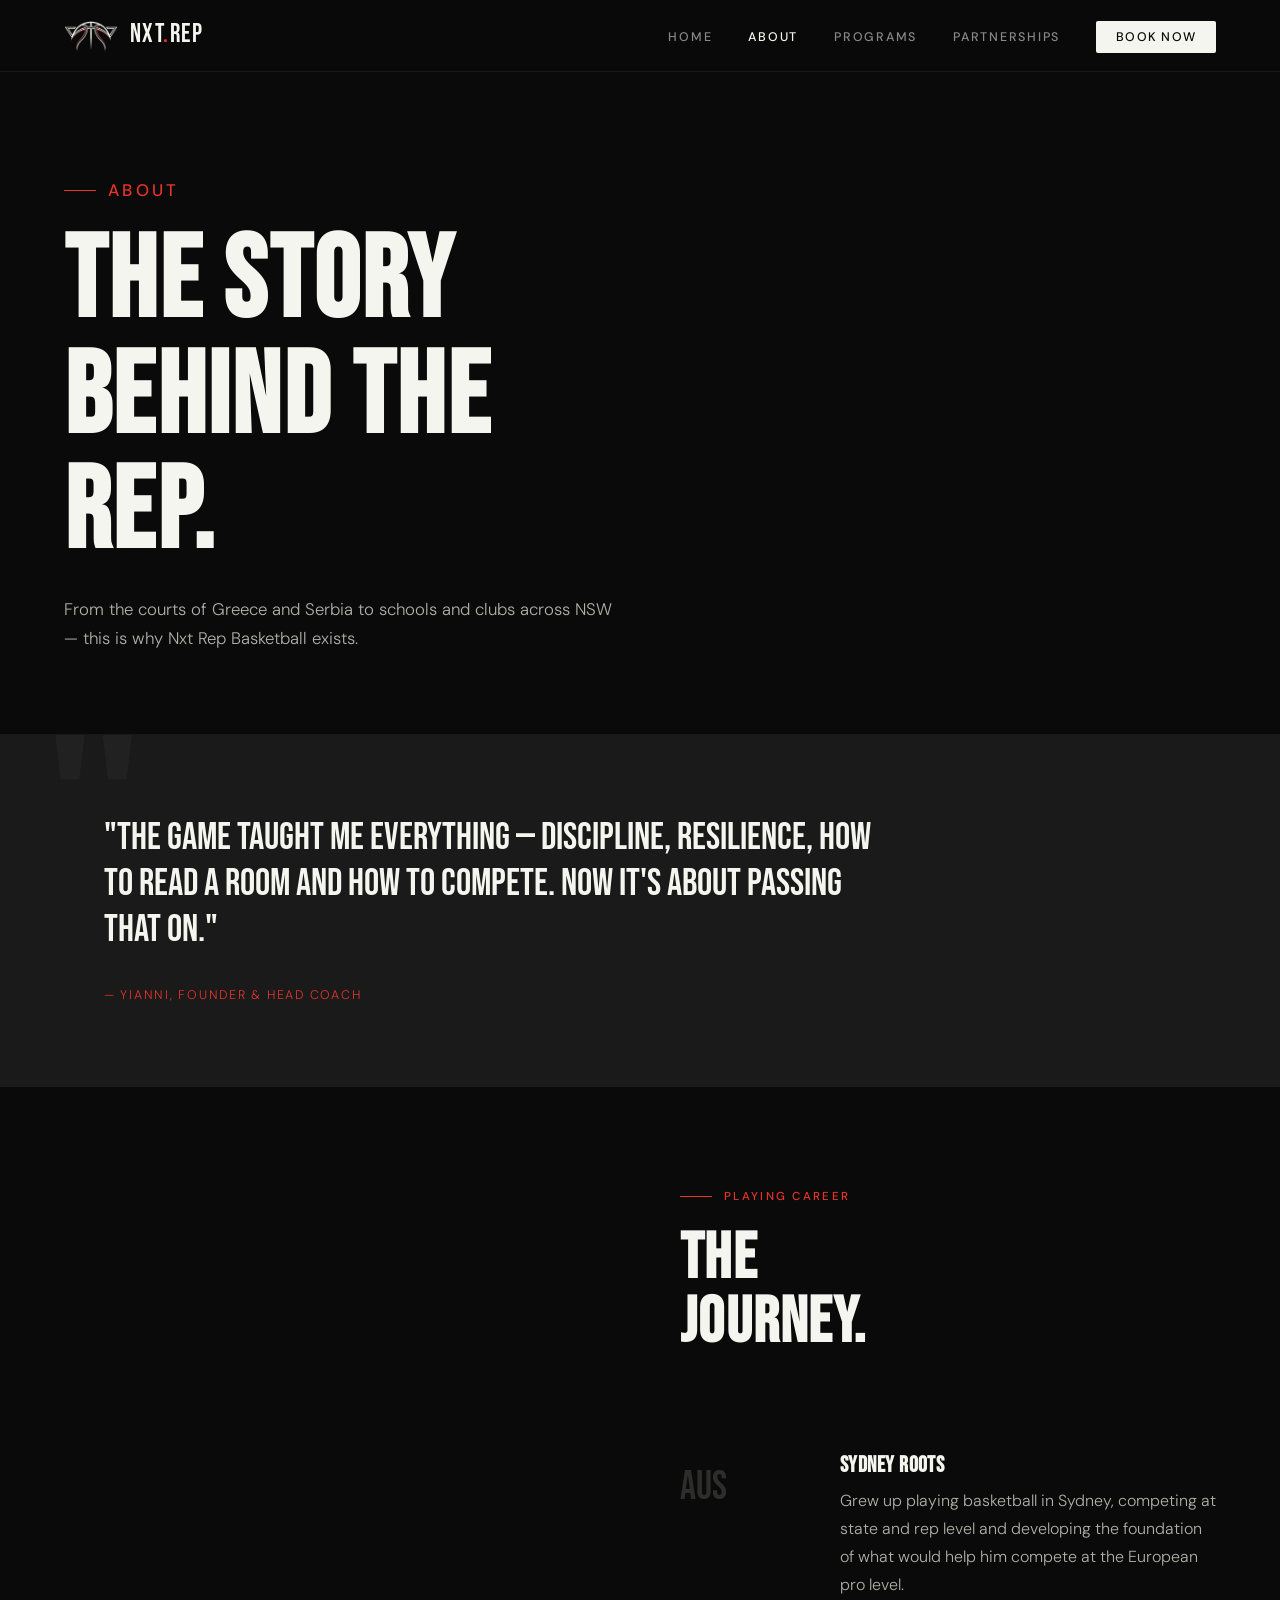
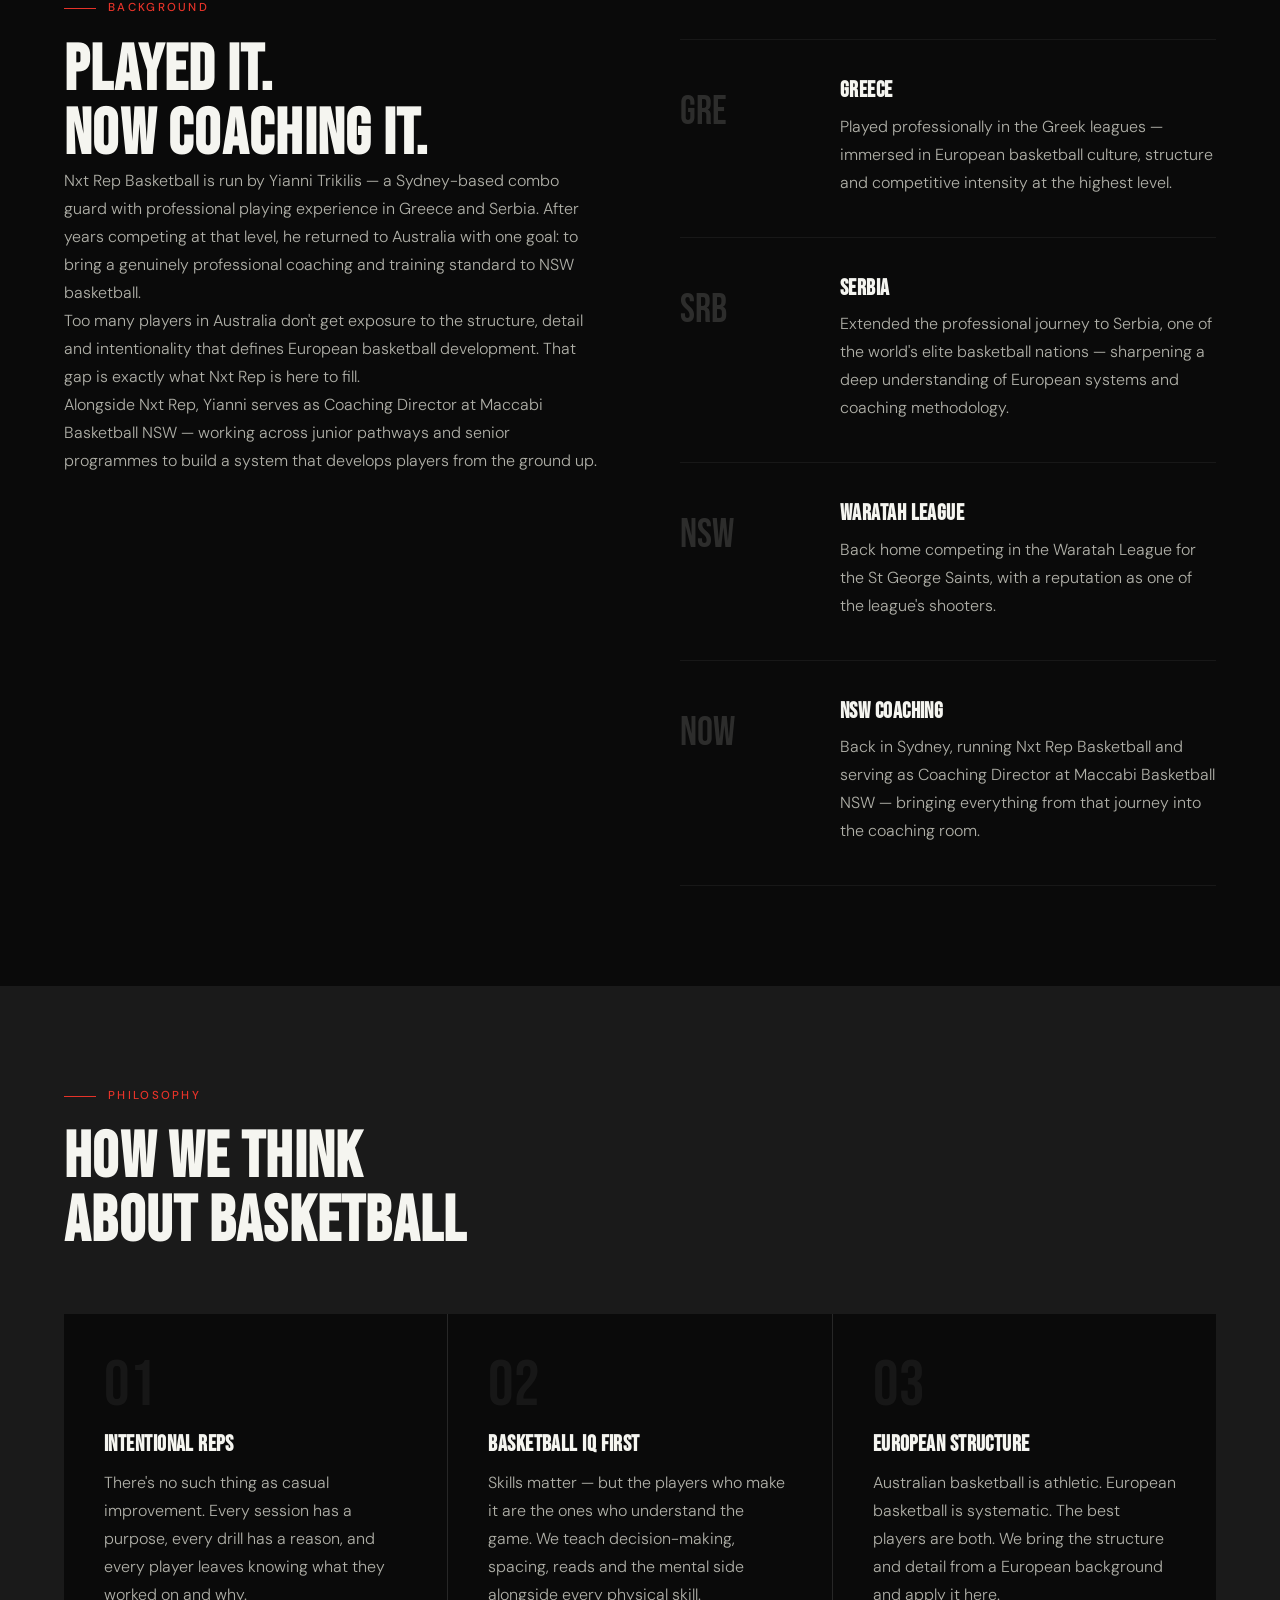
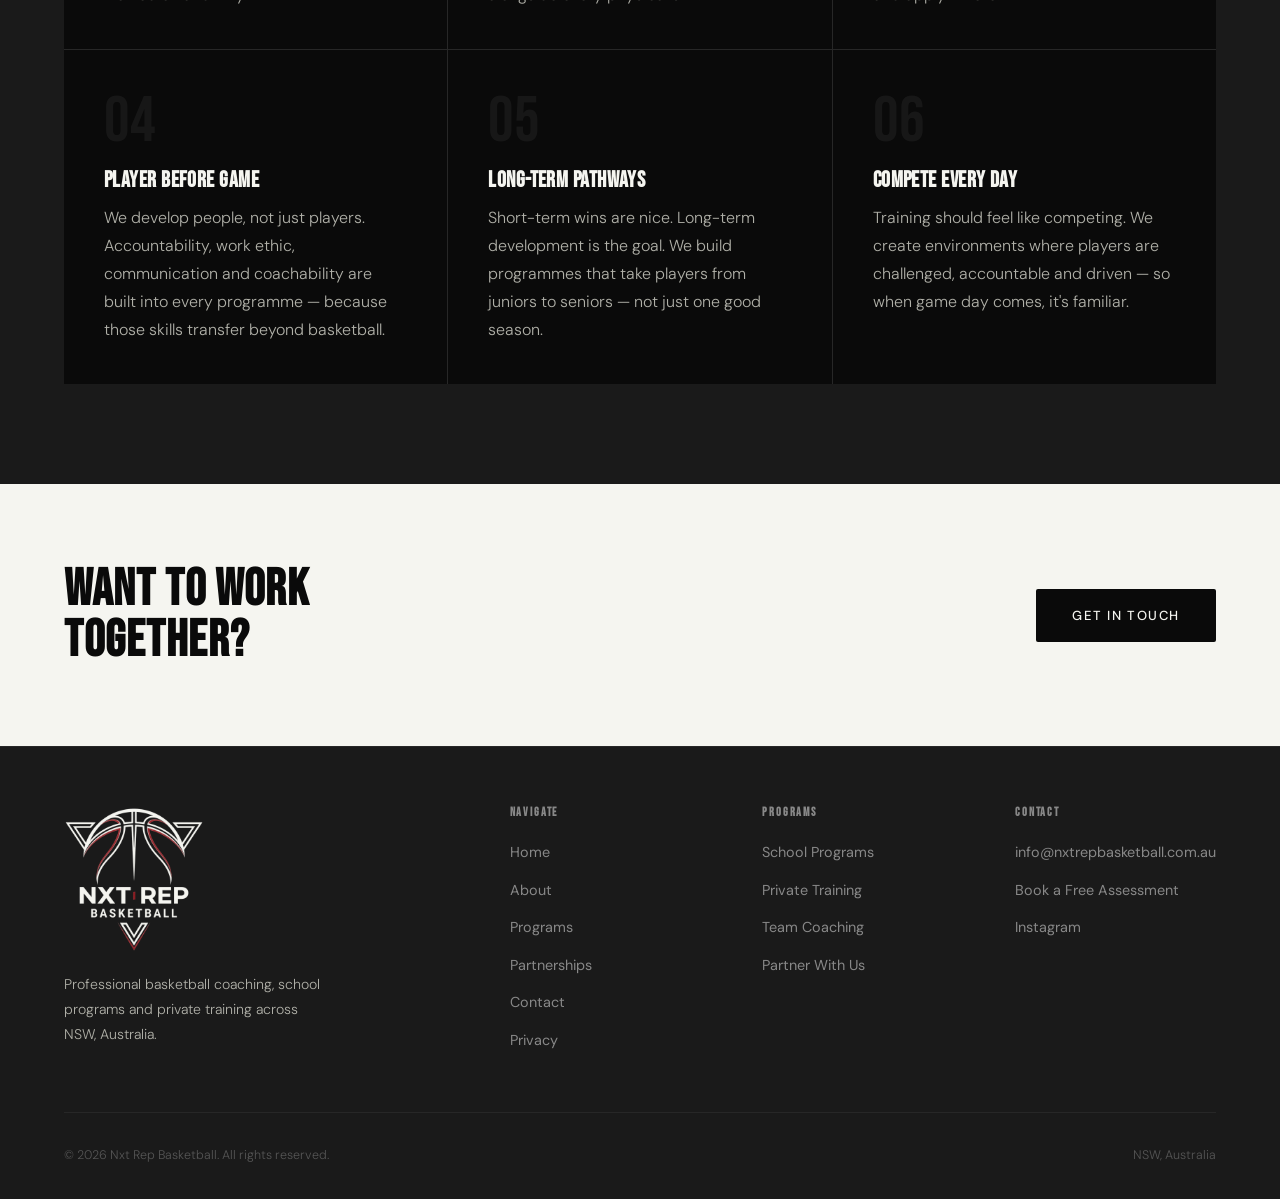
==== commit b9e9b2bb: "Update about.html" ====
--- a/about.html
+++ b/about.html
@@ -69,7 +69,7 @@
         <div>
           <p class="section-tag">Background</p>
           <h2>PLAYED IT.<br>NOW COACHING IT.</h2>
-          <p>Nxt Rep Basketball is run by Yianni — a Sydney-based point guard with professional playing experience in Greece and Serbia. After years competing at that level, he returned to Australia with one goal: to bring a genuinely professional coaching standard to NSW basketball.</p>
+          <p>Nxt Rep Basketball is run by Yianni Trikilis — a Sydney-based combo guard with professional playing experience in Greece and Serbia. After years competing at that level, he returned to Australia with one goal: to bring a genuinely professional coaching and training standard to NSW basketball.</p>
           <p>Too many players in Australia don't get exposure to the structure, detail and intentionality that defines European basketball development. That gap is exactly what Nxt Rep is here to fill.</p>
           <p>Alongside Nxt Rep, Yianni serves as Coaching Director at Maccabi Basketball NSW — working across junior pathways and senior programmes to build a system that develops players from the ground up.</p>
         </div>
@@ -81,7 +81,7 @@
               <div class="timeline-year">AUS</div>
               <div>
                 <h3>SYDNEY ROOTS</h3>
-                <p>Grew up playing basketball in Sydney, competing at state level and developing the foundation of what would become a professional career.</p>
+                <p>Grew up playing basketball in Sydney, competing at state and rep level and developing the foundation of what would help him compete at the European pro level.</p>
               </div>
             </div>
             <div class="timeline-item">
--- a/style.css
+++ b/style.css
@@ -420,6 +420,9 @@
   transition: border-color 0.2s;
   appearance: none;
   -webkit-appearance: none;
+  width: 100%;
+  min-width: 0;
+  box-sizing: border-box;
 }
 .form-group input:focus,
 .form-group select:focus,
@@ -672,6 +675,7 @@
 .footer-logo { width: 140px; height: auto; display: block; margin-bottom: 20px; }
 .hero-ball-wrap img { width: 100%; height: auto; display: block; filter: drop-shadow(0 0 40px rgba(230,51,41,0.12)); }
 .hero-logo-mobile { display: none; }
+
 @media (max-width: 1024px) {
   .hero-logo-mobile { display: block; width: 160px; height: auto; margin-bottom: 32px; }
 }
@@ -685,7 +689,6 @@
 .assess-nudge a { color: var(--red); text-decoration: underline; }
 /* mobile overflow fix for form grids */
 .contact-grid > *, .contact-form > div > * { min-width: 0; }
-.form-group input, .form-group select, .form-group textarea { width: 100%; min-width: 0; box-sizing: border-box; }
 
 /* ─── SHOOTING SECTION (programs) ─── */
 .shooting-section { border-top: 1px solid rgba(245,245,240,0.06); }
@@ -697,18 +700,20 @@
 .shooting-num { font-family: var(--font-display); font-size: 3.4rem; line-height: 1; color: var(--white); }
 .shooting-num em { font-style: normal; color: var(--red); }
 .shooting-label { font-size: 0.75rem; letter-spacing: 0.14em; text-transform: uppercase; color: var(--light-grey); margin-top: 8px; }
+
 @media (max-width: 1024px) { .shooting-grid { grid-template-columns: 1fr; gap: 48px; } }
 .shooting-grid .program-details { margin-top: 28px; }
 
 /* ─── HOMEPAGE (moved out of inline styles, see index.html AUDIT notes) ─── */
 .hero-inner { display: grid; grid-template-columns: 1fr 1fr; width: 100%; align-items: center; }
+
 @media (max-width: 1024px) { .hero-inner { grid-template-columns: 1fr; } }
 .section-grey { background: var(--grey); }
 .inline-link { color: var(--white); text-decoration: underline; text-underline-offset: 3px; }
 .inline-link:hover { color: var(--red); }
 .about-cta { margin-top: 16px; }
 
-/* ─── ASSESSMENT PAGE (moved from an inline <style> block in assessment.html) ─── */
+/* ─── ASSESSMENT PAGE (moved from an inline \3c style> block in assessment.html) ─── */
 .assess-grid { display: grid; grid-template-columns: 1.3fr 1fr; gap: 80px; align-items: start; }
 .form-row { display: grid; grid-template-columns: 1fr 1fr; gap: 20px; }
 .form-row > * { min-width: 0; }
@@ -725,9 +730,11 @@
 .price-list div:last-child { border-bottom: none; padding-bottom: 0; }
 .price-list span:first-child { color: var(--light-grey); }
 .price-note { font-size: 0.8rem; color: var(--light-grey); margin-top: 16px; line-height: 1.5; }
+
 @media (max-width: 860px) {
   .assess-grid { grid-template-columns: 1fr; gap: 56px; }
 }
+
 @media (max-width: 520px) {
   .form-row { grid-template-columns: 1fr; }
 }
@@ -753,3 +760,19 @@
 .legal a { color: var(--white); text-decoration: underline; text-underline-offset: 3px; }
 .legal strong { color: var(--white); font-weight: 500; }
 .legal-updated { font-size: 0.85rem; color: var(--light-grey); }
+
+/* ─── CONTACT PAGE (moved from inline styles in contact.html) ─── */
+.contact-detail-text a { color: var(--light-grey); }
+.quick-ref { margin-top: 48px; padding: 32px; background: var(--grey); }
+.contact-info .quick-ref .section-tag { margin-bottom: 16px; }
+.quick-ref ul { list-style: none; margin: 0; padding: 0; display: flex; flex-direction: column; gap: 12px; }
+.quick-ref li { display: flex; justify-content: space-between; padding-bottom: 12px; border-bottom: 1px solid rgba(245,245,240,0.06); font-size: 0.85rem; }
+.quick-ref li:last-child { padding-bottom: 0; border-bottom: none; }
+.quick-ref li span { color: var(--light-grey); }
+.quick-ref li a { color: var(--red); }
+
+/* ─── PROGRAMS + PARTNERSHIPS (moved from inline styles) ─── */
+.card-cta { margin-top: 32px; display: inline-block; }
+.shooting-stats .section-tag { margin-bottom: 24px; }
+.why-grid.why-grid-single { grid-template-columns: 1fr; margin-top: 0; }
+.lead-narrow { max-width: 600px; margin-bottom: 48px; }
